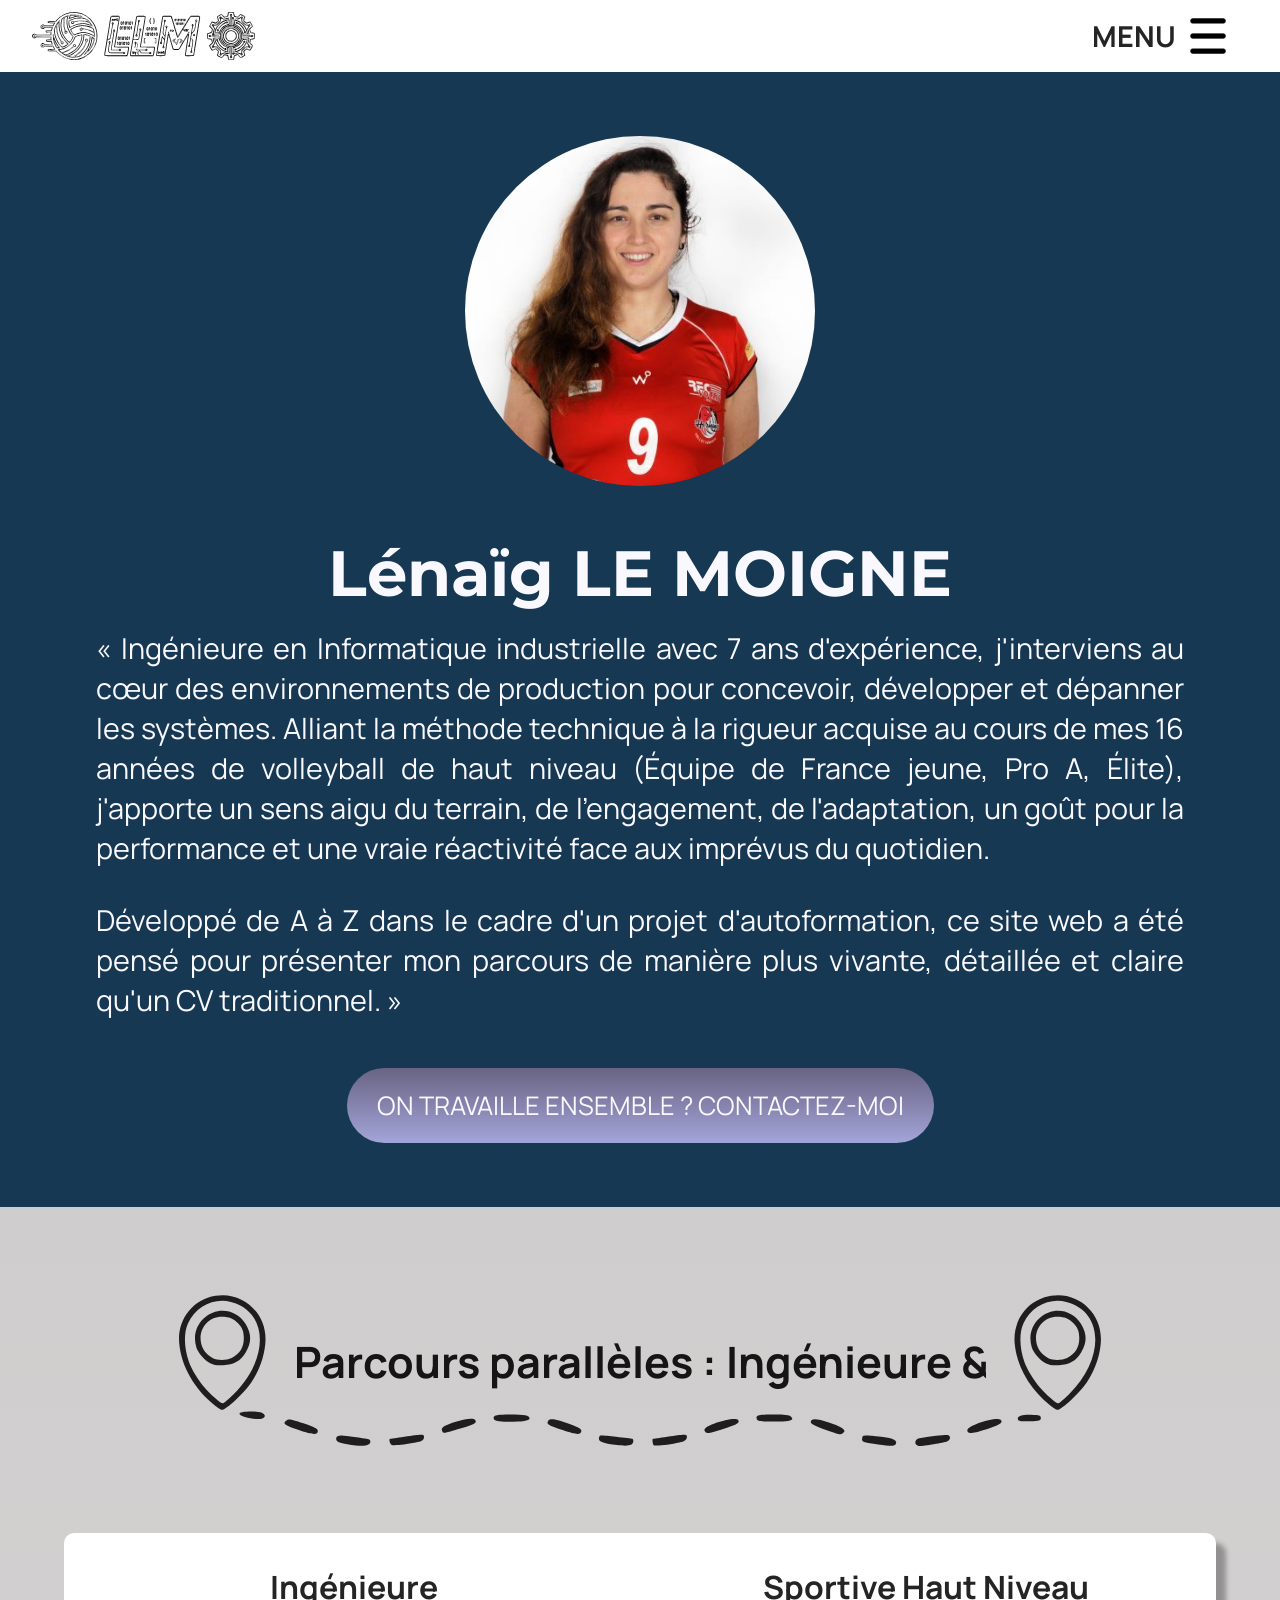
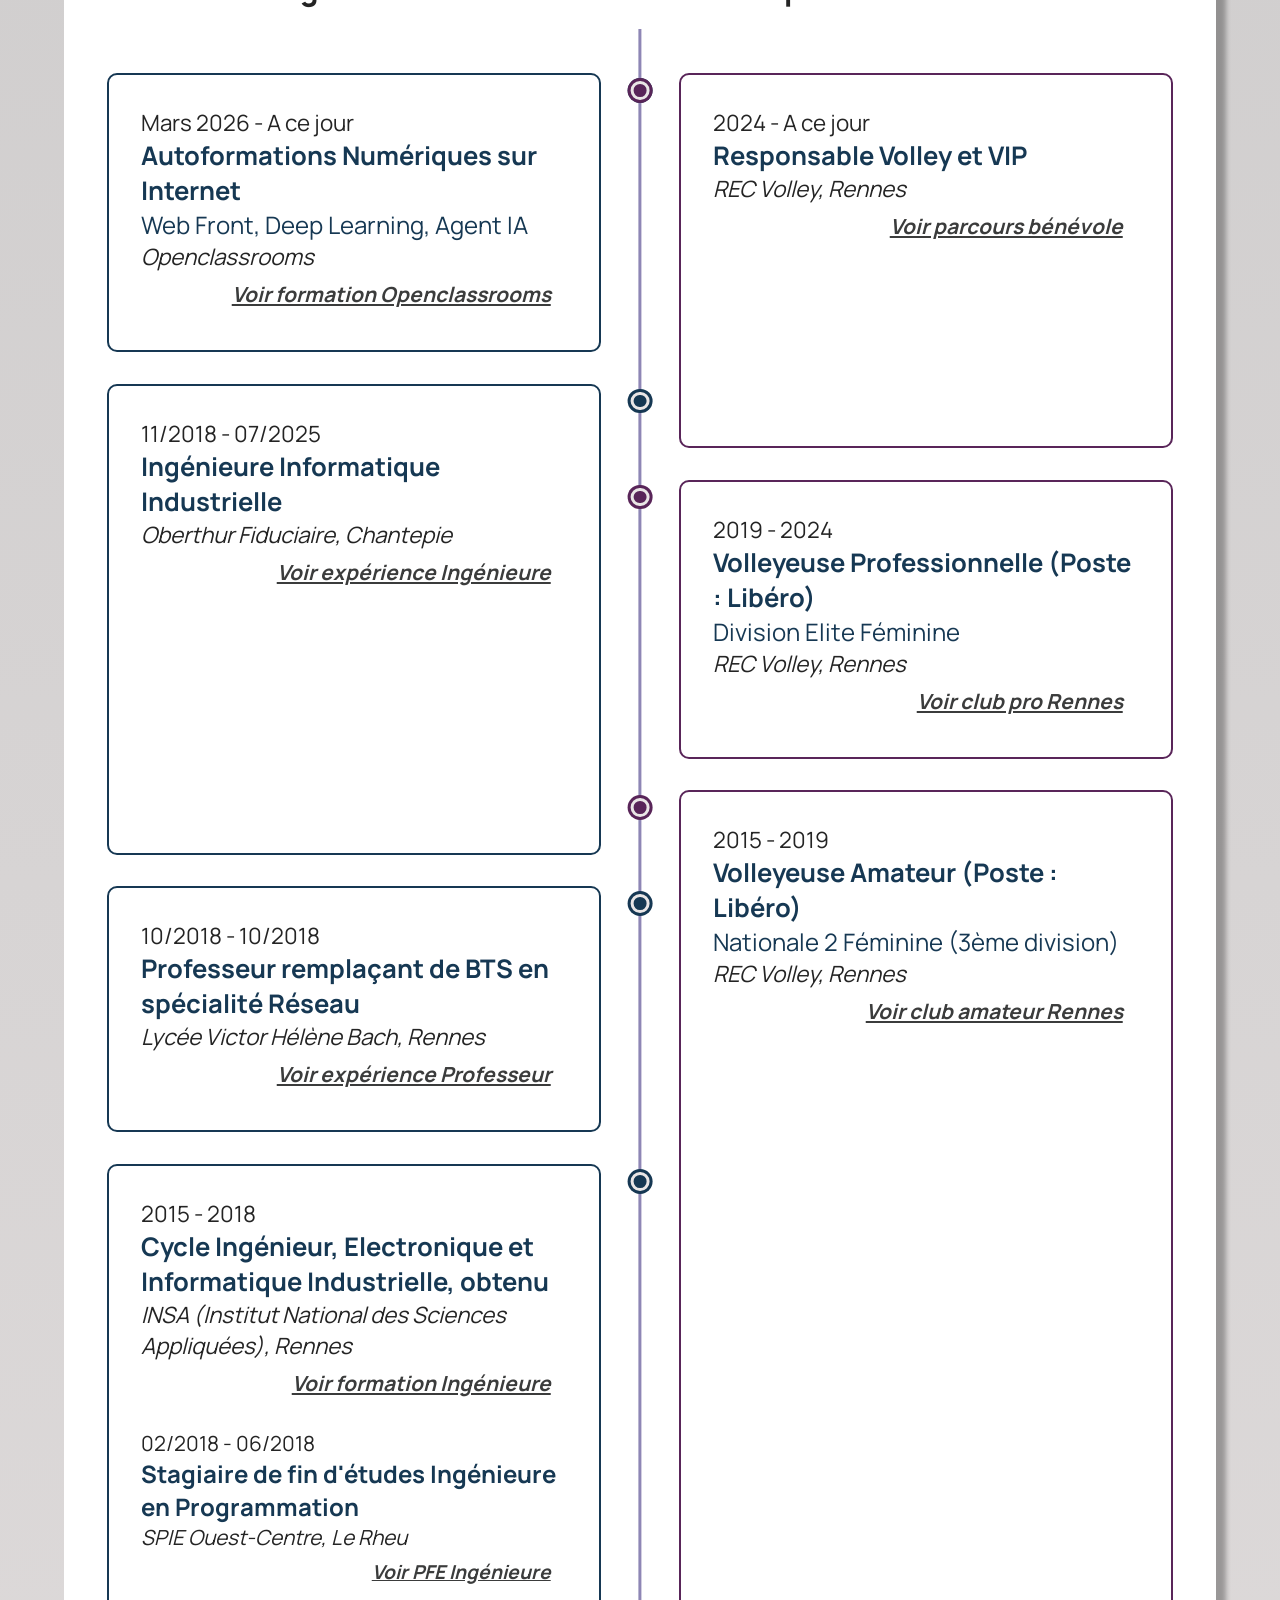
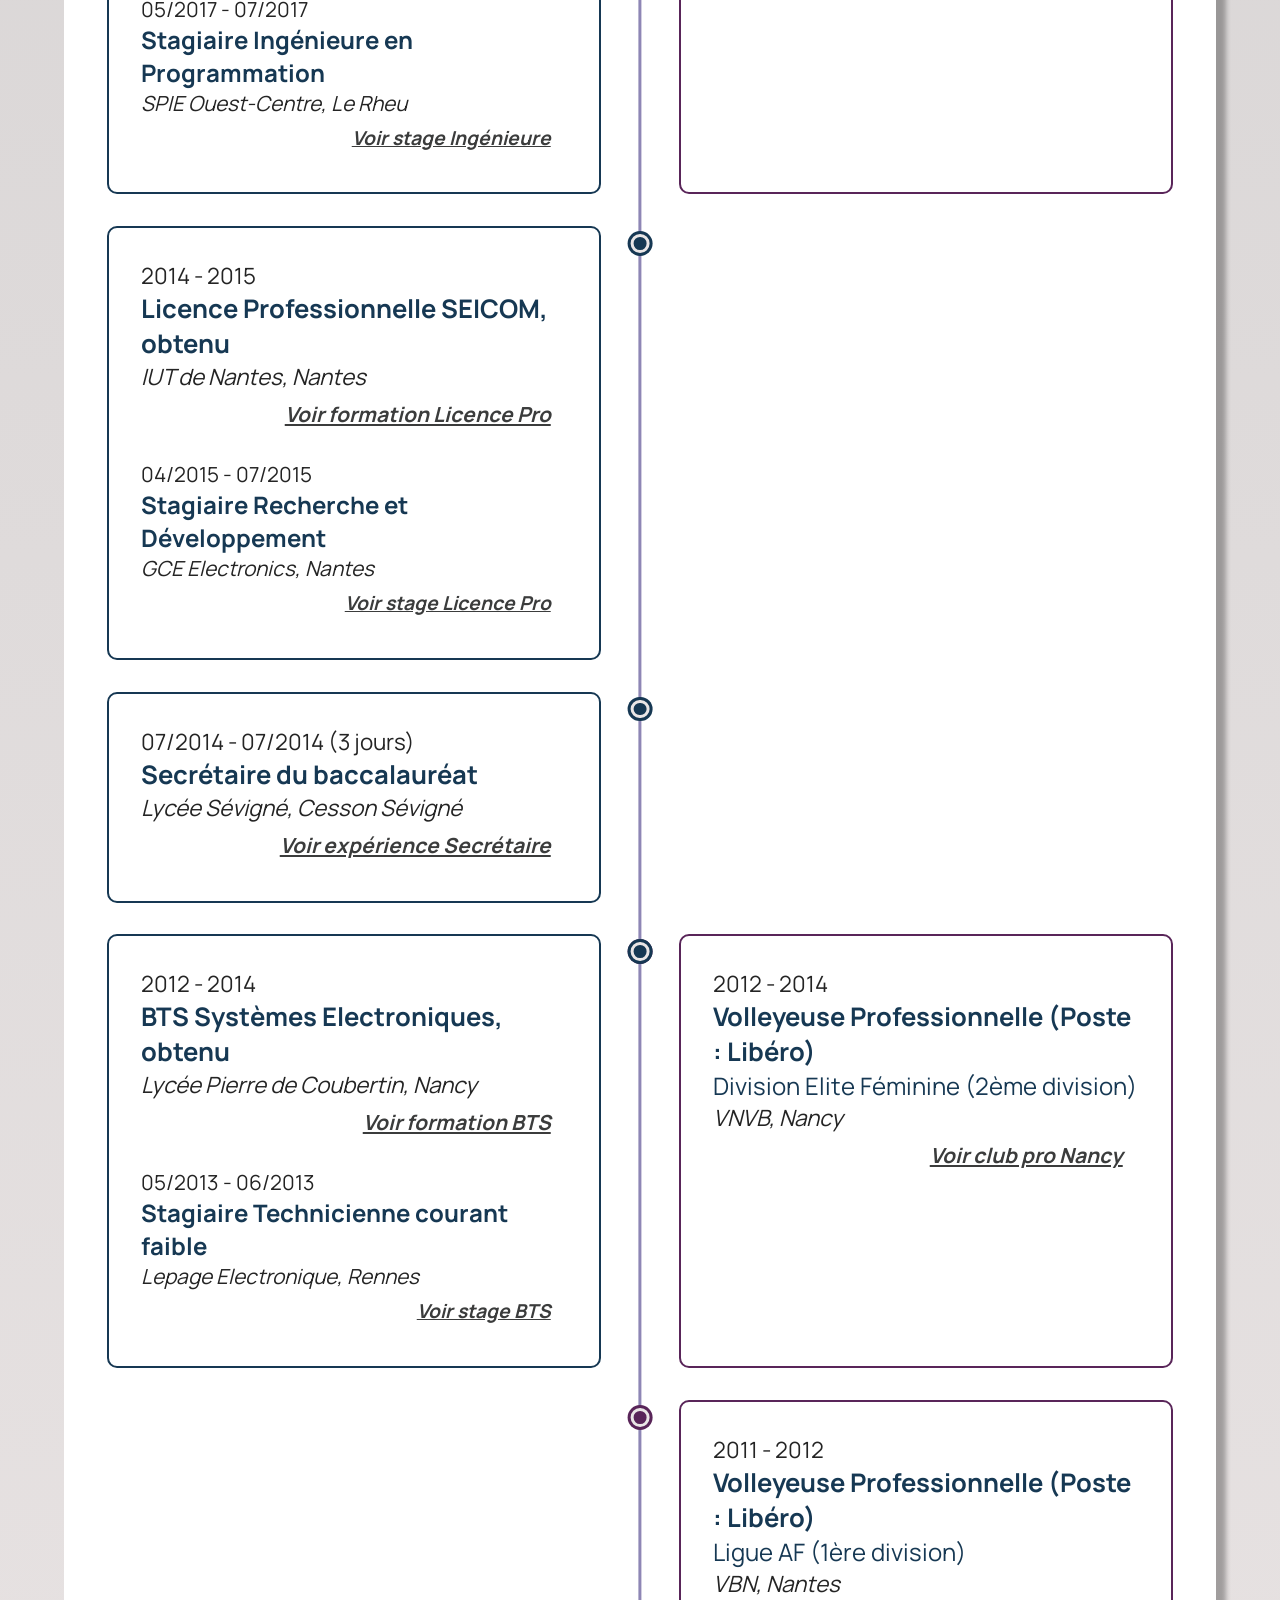
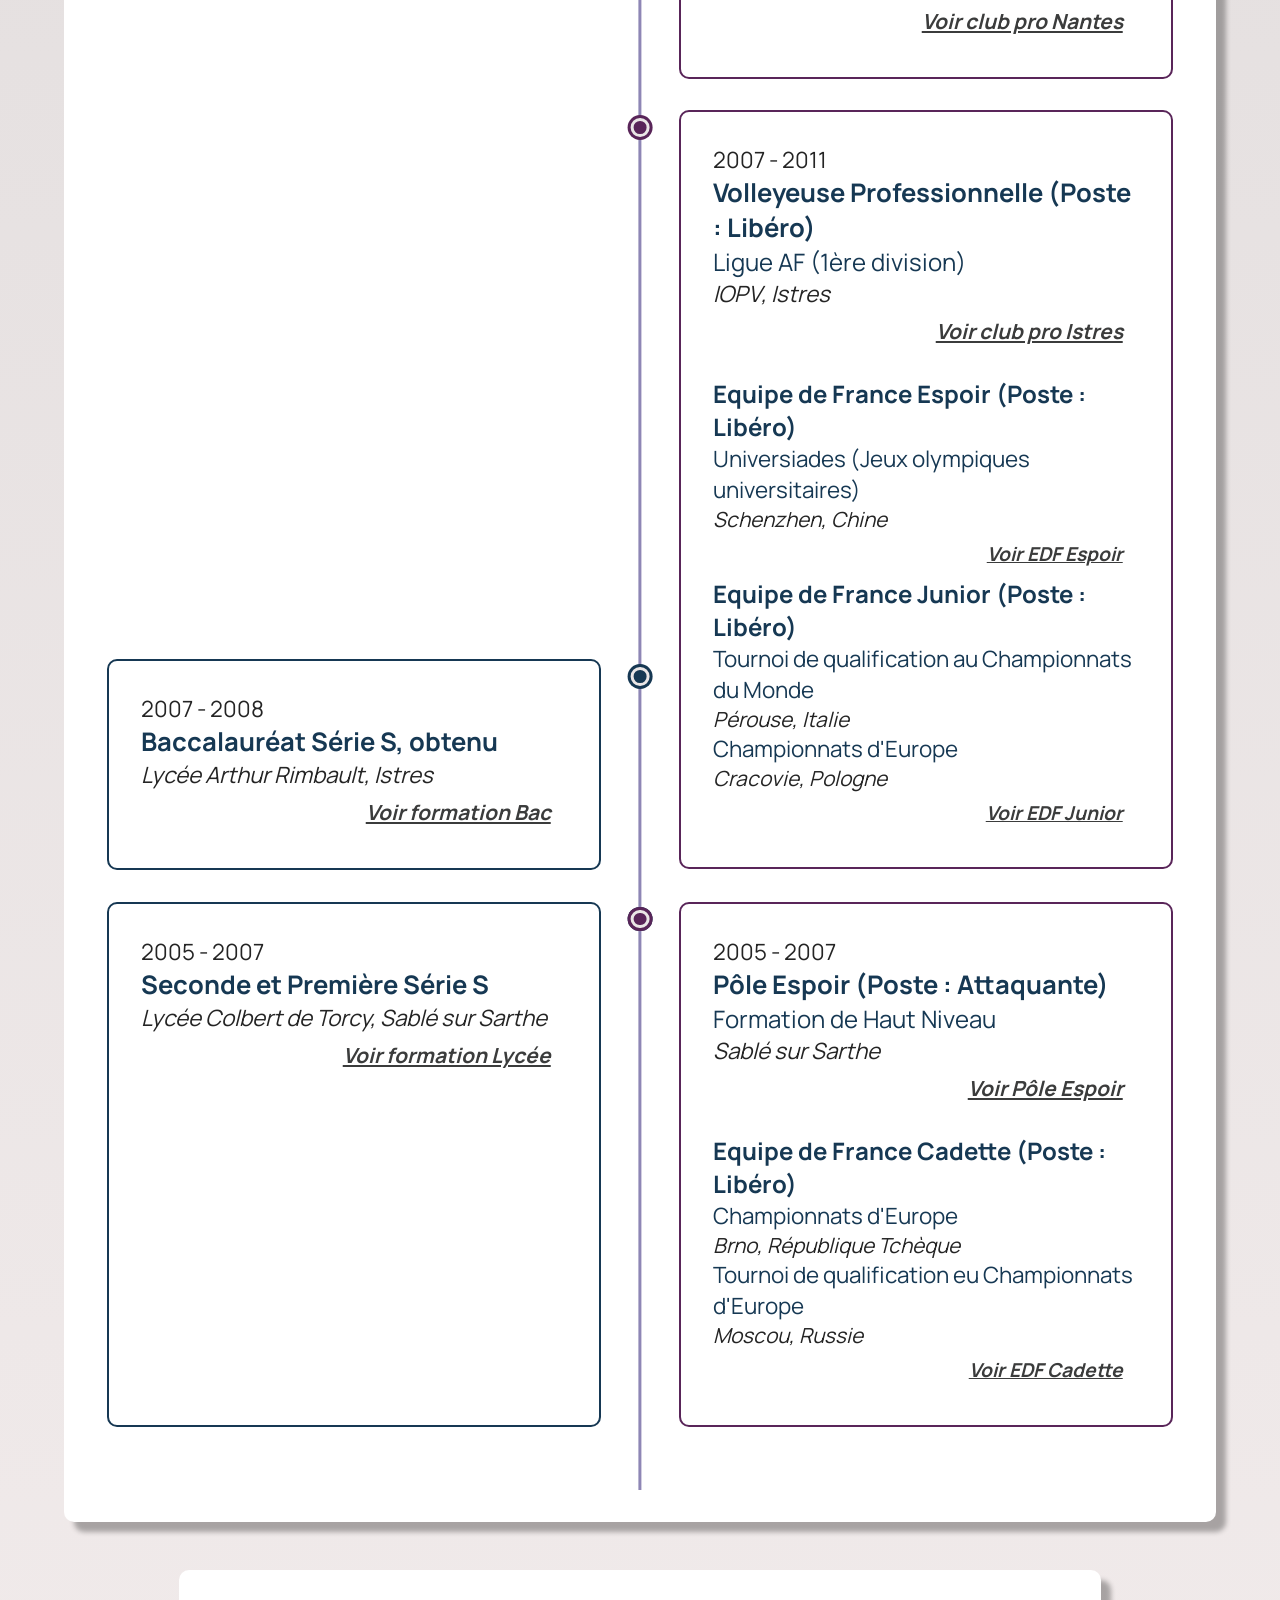
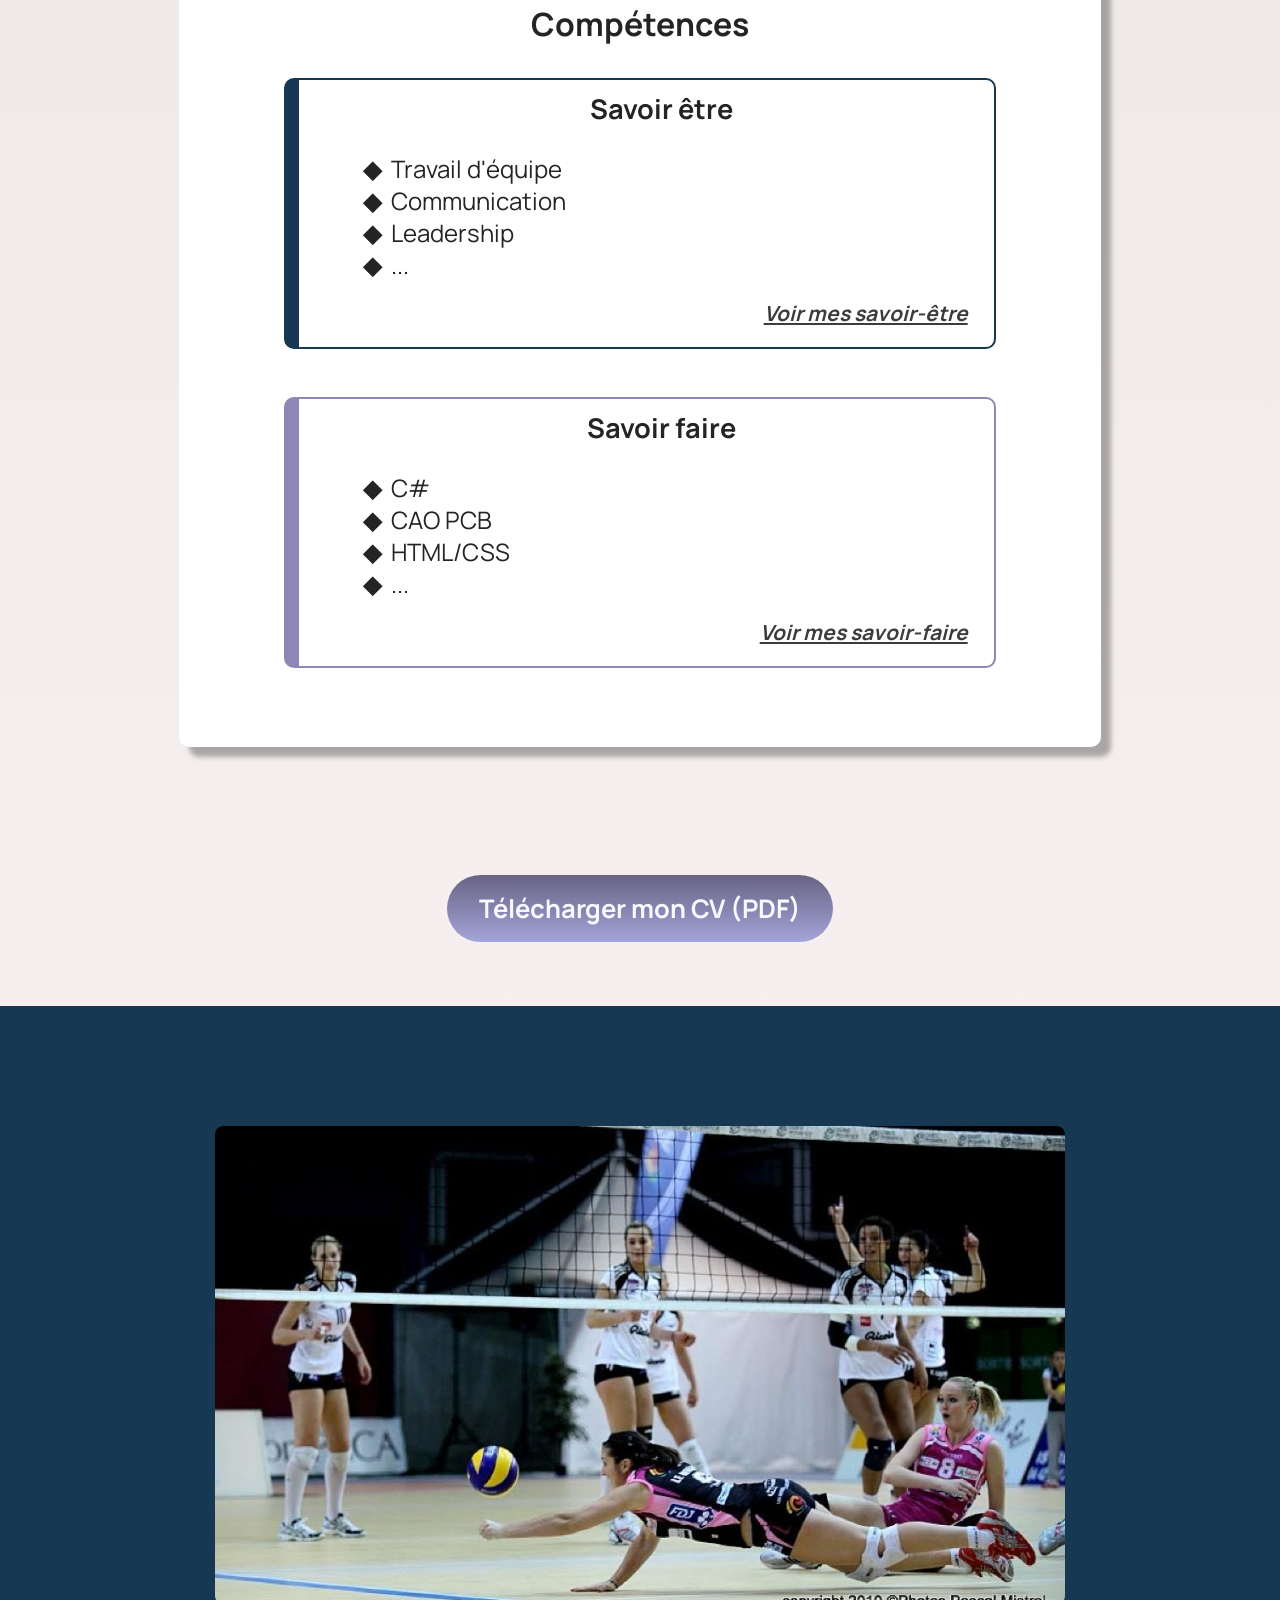
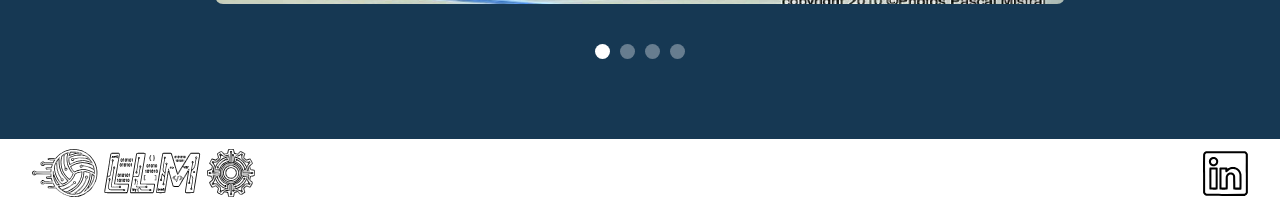
==== index.html @ b2675197 "affichage width pixels" ====
<!DOCTYPE html>
<html lang="fr">

<head>
    <meta charset="utf-8">
    <meta name="viewport" content="width=device-width, initial-scale=1.0">
    <meta name="description"
        content="Découvrez le parcours professionnel parralèle d'une Ingénieure en Informatique Industrielle et ancienne sportive de haut niveau.">
    <title>Accueil - CV Lénaïg LE MOIGNE</title>
    <link href="style.css" rel="stylesheet">
    <link rel="preconnect" href="https://fonts.googleapis.com">
    <link rel="preconnect" href="https://fonts.gstatic.com" crossorigin>
    <link href="https://fonts.googleapis.com/css2?family=Manrope&family=Montserrat&display=swap" rel="stylesheet">
</head>

<body>
    <header>
        <nav>
            <a href="index.html" class="lien-icone">
                <img src="images/logo-llm.svg" alt="Logo Lénaïg LE MOIGNE" class="logo-llm">
            </a>

            <div class="burger-menu" role="button" aria-label="Menu" aria-expanded="false" aria-controls="menu-mobile"
                tabindex="0">
                <span class="menu-text">MENU</span>
                <img src="images/burger-logo.png" alt="" class="burger-icon">
            </div>

            <div class="menu" id="menu-mobile">
                <a href="index.html" class="active">Accueil</a>
                <a href="competences.html">Compétences</a>
                <a href="experience-professionnelle.html">Expérience professionnelle</a>
                <a href="athlete-haut-niveau.html">Athlète de haut niveau</a>
                <a href="engagement-associatif.html">Engagement associatif</a>
                <a href="formation.html">Formation</a>
                <a href="interets.html">Intérêts</a>
                <a href="contact.html">Contact</a>
            </div>
        </nav>
    </header>

    <main>
        <section class="introduction">
            <div>
                <h1>Lénaïg LE MOIGNE</h1>
                <p>
                    « Ingénieure en Informatique industrielle avec 7 ans d'expérience, j'interviens au cœur des
                    environnements de production pour concevoir, développer et dépanner les systèmes. Alliant la méthode
                    technique à la rigueur acquise au cours de mes 16 années de volleyball de haut niveau (Équipe de
                    France jeune, Pro A, Élite), j'apporte un sens aigu du terrain, de l'engagement, de l'adaptation, un
                    goût pour la performance et une vraie réactivité face aux imprévus du quotidien.
                </p>
                <p>
                    Développé de A à Z dans le cadre d'un projet
                    d'autoformation, ce site web a été pensé pour présenter mon parcours de manière plus vivante,
                    détaillée et claire qu'un CV traditionnel. »
                </p>
                <a href="contact.html">ON TRAVAILLE ENSEMBLE ? CONTACTEZ-MOI</a>
            </div>

            <img src="images/lenaig-600px.jpg" width="600" height="400" alt="Photo de Lénaïg LE MOIGNE"
                onclick="document.getElementById('modal-groupe').showModal()">
            <dialog id="modal-groupe" onclick="this.close()">
                <img src="images/lenaig.jpeg" alt="Photo de Lénaïg LE MOIGNE">
            </dialog>

        </section>

        <section class="parcours">
            <div class="scroll-container">
                <img src="images/parcours.svg" alt="Image parcours" class="logo-parcours">

                <div class="scroll-text">
                    <h2>Parcours parallèles : Ingénieure & Sportive</h2>
                </div>
            </div>

            <div class="blocks-parcours">

                <div class="cv-chronologie-container">

                    <div class="cv-chronologie">

                        <h3 class="chronologie-inge-titre">Ingénieure</h3>

                        <h3 class="chronologie-volley-titre">Sportive Haut Niveau</h3>

                        <div class="point form-openclassroom"></div>
                        <div class="chronologie form-openclassroom">
                            <time class="date">Mars 2026 - A ce jour</time>
                            <h4 class="poste">Autoformations Numériques sur Internet</h4>
                            <div class="niveau">Web Front, Deep Learning, Agent IA</div>
                            <div class="lieu">Openclassrooms</div>
                            <a href="formation.html#ancre-formation-openclassrooms" class="voir-detail">Voir formation
                                Openclassrooms</a>
                        </div>


                        <div class="point benev"></div>
                        <div class="chronologie benev">
                            <time class="date">2024 - A ce jour</time>
                            <h4 class="poste">Responsable Volley et VIP</h4>
                            <div class="lieu">REC Volley, Rennes</div>
                            <a href="engagement-associatif.html#ancre-benevolat" class="voir-detail">Voir parcours
                                bénévole</a>
                        </div>

                        <div class="point exp-pro-inge-oberthur"></div>
                        <div class="chronologie exp-pro-inge-oberthur">
                            <time class="date">11/2018 - 07/2025</time>
                            <h4 class="poste">Ingénieure Informatique Industrielle</h4>
                            <div class="lieu">Oberthur Fiduciaire, Chantepie</div>
                            <a href="experience-professionnelle.html#ancre-exp-pro-inge-oberthur"
                                class="voir-detail">Voir expérience Ingénieure</a>
                        </div>

                        <div class="point athl-pro-elite-rennes"></div>
                        <div class="chronologie athl-pro-elite-rennes">
                            <time class="date">2019 - 2024</time>
                            <h4 class="poste">Volleyeuse Professionnelle (Poste : Libéro)</h4>
                            <div class="niveau">Division Elite Féminine</div>
                            <div class="lieu">REC Volley, Rennes</div>
                            <a href="athlete-haut-niveau.html#ancre-athl-pro-elite-rennes" class="voir-detail">Voir
                                club pro Rennes</a>
                        </div>

                        <div class="point exp-pro-prof"></div>
                        <div class="chronologie exp-pro-prof">
                            <time class="date">10/2018 - 10/2018</time>
                            <h4 class="poste">Professeur remplaçant de BTS en spécialité Réseau</h4>
                            <div class="lieu">Lycée Victor Hélène Bach, Rennes</div>
                            <a href="experience-professionnelle.html#ancre-exp-pro-prof" class="voir-detail">Voir
                                expérience Professeur</a>
                        </div>

                        <div class="point athl-pro-n2-rennes"></div>
                        <div class="chronologie athl-pro-n2-rennes">
                            <time class="date">2015 - 2019</time>
                            <h4 class="poste">Volleyeuse Amateur (Poste : Libéro)</h4>
                            <div class="niveau">Nationale 2 Féminine (3ème division)</div>
                            <div class="lieu">REC Volley, Rennes</div>
                            <a href="athlete-haut-niveau.html#ancre-athl-pro-n2-rennes" class="voir-detail">Voir
                                club amateur Rennes</a>
                        </div>

                        <div class="point form-inge"></div>
                        <div class="chronologie form-inge">
                            <time class="date">2015 - 2018</time>
                            <h4 class="poste">Cycle Ingénieur, Electronique et Informatique Industrielle, obtenu
                            </h4>
                            <div class="lieu">INSA (Institut National des Sciences Appliquées), Rennes</div>
                            <a href="formation.html#ancre-formation-inge" class="voir-detail">Voir formation
                                Ingénieure</a>
                            <div class="stage">
                                <time class="date">02/2018 - 06/2018</time>
                                <h4 class="poste">Stagiaire de fin d'études Ingénieure en Programmation</h4>
                                <div class="lieu">SPIE Ouest-Centre, Le Rheu</div>
                                <a href="experience-professionnelle.html#ancre-stage-inge-2" class="voir-detail">Voir
                                    PFE Ingénieure</a>
                                <time class="date">05/2017 - 07/2017</time>
                                <h4 class="poste">Stagiaire Ingénieure en Programmation</h4>
                                <div class="lieu">SPIE Ouest-Centre, Le Rheu</div>
                                <a href="experience-professionnelle.html#ancre-stage-inge-1" class="voir-detail">Voir
                                    stage Ingénieure</a>
                            </div>
                        </div>

                        <div class="point form-licence"></div>
                        <div class="chronologie form-licence">
                            <time class="date">2014 - 2015</time>
                            <h4 class="poste">Licence Professionnelle SEICOM, obtenu</h4>
                            <div class="lieu">IUT de Nantes, Nantes</div>
                            <a href="formation.html#ancre-formation-licence" class="voir-detail">Voir formation
                                Licence Pro</a>
                            <div class="stage">
                                <time class="date">04/2015 - 07/2015</time>
                                <h4 class="poste">Stagiaire Recherche et Développement</h4>
                                <div class="lieu">GCE Electronics, Nantes</div>
                                <a href="experience-professionnelle.html#ancre-stage-licence" class="voir-detail">Voir
                                    stage Licence Pro</a>
                            </div>
                        </div>

                        <div class="point exp-pro-secr"></div>
                        <div class="chronologie exp-pro-secr">
                            <time class="date">07/2014 - 07/2014 (3 jours)</time>
                            <h4 class="poste">Secrétaire du baccalauréat</h4>
                            <div class="lieu">Lycée Sévigné, Cesson Sévigné</div>
                            <a href="experience-professionnelle.html#ancre-exp-pro-secr" class="voir-detail">Voir
                                expérience Secrétaire</a>
                        </div>

                        <div class="point athl-pro-nancy"></div>
                        <div class="chronologie athl-pro-nancy">
                            <time class="date">2012 - 2014</time>
                            <h4 class="poste">Volleyeuse Professionnelle (Poste : Libéro)</h4>
                            <div class="niveau">Division Elite Féminine (2ème division)</div>
                            <div class="lieu">VNVB, Nancy</div>
                            <a href="athlete-haut-niveau.html#ancre-athl-pro-nancy" class="voir-detail">Voir
                                club pro Nancy</a>
                        </div>

                        <div class="point form-bts"></div>
                        <div class="chronologie form-bts">
                            <time class="date">2012 - 2014</time>
                            <h4 class="poste">BTS Systèmes Electroniques, obtenu</h4>
                            <div class="lieu">Lycée Pierre de Coubertin, Nancy</div>
                            <a href="formation.html#ancre-formation-bts" class="voir-detail">Voir formation BTS</a>
                            <div class="stage">
                                <time class="date">05/2013 - 06/2013</time>
                                <h4 class="poste">Stagiaire Technicienne courant faible</h4>
                                <div class="lieu">Lepage Electronique, Rennes</div>
                                <a href="experience-professionnelle.html#ancre-stage-bts" class="voir-detail">Voir stage
                                    BTS</a>
                            </div>
                        </div>

                        <div class="point athl-pro-nantes"></div>
                        <div class="chronologie athl-pro-nantes">
                            <time class="date">2011 - 2012</time>
                            <h4 class="poste">Volleyeuse Professionnelle (Poste : Libéro)</h4>
                            <div class="niveau">Ligue AF (1ère division)</div>
                            <div class="lieu">VBN, Nantes</div>
                            <a href="athlete-haut-niveau.html#ancre-athl-pro-nantes" class="voir-detail">Voir
                                club pro Nantes</a>
                        </div>

                        <div class="point athl-pro-istres"></div>
                        <div class="chronologie athl-pro-istres">
                            <time class="date">2007 - 2011</time>
                            <h4 class="poste">Volleyeuse Professionnelle (Poste : Libéro)</h4>
                            <div class="niveau">Ligue AF (1ère division)</div>
                            <div class="lieu">IOPV, Istres</div>
                            <a href="athlete-haut-niveau.html#ancre-athl-pro-istres" class="voir-detail">Voir
                                club pro Istres</a>
                            <div class="edf">
                                <h4 class="poste">Equipe de France Espoir (Poste : Libéro)</h4>
                                <div class="niveau">Universiades (Jeux olympiques universitaires)</div>
                                <div class="lieu">Schenzhen, Chine</div>
                                <a href="athlete-haut-niveau.html#ancre-athl-edf-espoir" class="voir-detail">Voir
                                    EDF Espoir</a>
                                <h4 class="poste">Equipe de France Junior (Poste : Libéro)</h4>
                                <div class="niveau">Tournoi de qualification au Championnats du Monde</div>
                                <div class="lieu">Pérouse, Italie</div>
                                <div class="niveau">Championnats d'Europe</div>
                                <div class="lieu">Cracovie, Pologne</div>
                                <a href="athlete-haut-niveau.html#ancre-athl-edf-junior" class="voir-detail">Voir
                                    EDF Junior</a>
                            </div>
                        </div>

                        <div class="point form-bac"></div>
                        <div class="chronologie form-bac">
                            <time class="date">2007 - 2008</time>
                            <h4 class="poste">Baccalauréat Série S, obtenu</h4>
                            <div class="lieu">Lycée Arthur Rimbault, Istres</div>
                            <a href="formation.html#ancre-formation-bac" class="voir-detail">Voir formation Bac</a>
                        </div>

                        <div class="point form-lycee"></div>
                        <div class="chronologie form-lycee">
                            <time class="date">2005 - 2007</time>
                            <h4 class="poste">Seconde et Première Série S</h4>
                            <div class="lieu">Lycée Colbert de Torcy, Sablé sur Sarthe</div>
                            <a href="formation.html#ancre-formation-lycee" class="voir-detail">Voir formation Lycée</a>
                        </div>

                        <div class="point athl-pro-sable"></div>
                        <div class="chronologie athl-pro-sable">
                            <time class="date">2005 - 2007</time>
                            <h4 class="poste">Pôle Espoir (Poste : Attaquante)</h4>
                            <div class="niveau">Formation de Haut Niveau</div>
                            <div class="lieu">Sablé sur Sarthe</div>
                            <a href="athlete-haut-niveau.html#ancre-athl-pro-sable" class="voir-detail">Voir
                                Pôle Espoir</a>
                            <div class="edf">
                                <h4 class="poste">Equipe de France Cadette (Poste : Libéro)</h4>
                                <div class="niveau">Championnats d'Europe</div>
                                <div class="lieu">Brno, République Tchèque</div>
                                <div class="niveau">Tournoi de qualification eu Championnats d'Europe</div>
                                <div class="lieu">Moscou, Russie</div>
                                <a href="athlete-haut-niveau.html#ancre-athl-edf-cadette" class="voir-detail">Voir
                                    EDF Cadette</a>
                            </div>
                        </div>
                    </div>
                </div>

                <div class="liste-item">
                    <h3>Compétences</h3>
                    <div class="liste-savoir">
                        <div class="savoir savoir-etre">
                            <h4>Savoir être</h4>
                            <ul class="savoir  no-hover">
                                <li>Travail d'équipe</li>
                                <li>Communication</li>
                                <li>Leadership</li>
                                <li>...</li>
                            </ul>
                            <a href="competences.html#ancre-savoir-etre" class="voir-detail">Voir
                                mes savoir-être</a>
                        </div>
                        <div class="savoir savoir-faire">
                            <h4>Savoir faire</h4>
                            <ul class="savoir  no-hover">
                                <li>C#</li>
                                <li>CAO PCB</li>
                                <li>HTML/CSS</li>
                                <li>...</li>
                            </ul>
                            <a href="competences.html#ancre-savoir-faire" class="voir-detail">Voir
                                mes savoir-faire</a>
                        </div>
                    </div>

                </div>

                <a href="documents/mon-cv.pdf" download="CV_Lenaig_LE_MOIGNE.pdf" class="btn-telechargement">
                    Télécharger mon CV (PDF)
                </a>

        </section>

        <section>

            <div class="slider">

                <div class="slides" id="slides">

                    <img src="images/plongeon.jpeg" class="slide" alt="Photo plongeon de volley">
                    <img src="images/reception.jpeg" class="slide" alt="Photo réception de volley">
                    <img src="images/groupe.jpeg" class="slide" alt="Photo regroupement point">
                    <img src="images/edf-hymnes.jpeg" class="slide" alt="Photo hymnes nationales">
                    <img src="images/plongeon.jpeg" class="slide" alt="Photo plongeon de volley">


                    <!-- Clone -->
                    <img src="images/plongeon.jpeg" class="slide" alt="Photo plongeon de volley">

                </div>

            </div>

            <div class="dots">

                <span class="dot active"></span>
                <span class="dot"></span>
                <span class="dot"></span>
                <span class="dot"></span>

            </div>
        </section>

    </main>

    <footer>
        <a href="index.html" class="lien-icone">
            <img src="images/logo-llm.svg" alt="Logo Lénaïg LE MOIGNE" class="logo-llm">
        </a>
        <a href="https://fr.linkedin.com/in/lénaïg-le-moigne" target="_blank" class="lien-icone">
            <img src="images/logo-linkedin.svg" alt="Logo LinkedIn" class="logo-linkedin">
        </a>
    </footer>

    <script>
        const burger = document.querySelector('.burger-menu');
        const menuMobile = document.getElementById('menu-mobile');

        // Fonction unique pour basculer le menu
        function toggleMenu() {
            const estOuvert = burger.getAttribute('aria-expanded') === 'true';
            burger.setAttribute('aria-expanded', !estOuvert);
            menuMobile.classList.toggle('active');

            // Si le menu vient d'être ouvert, on déplace le focus sur le 1er lien
            if (!estOuvert) {
                // Trouve le premier lien à l'intérieur du menu ouvert
                const premierLien = menuMobile.querySelector('a');
                if (premierLien) {
                    // Petit délai (setTimeout) pour laisser le temps à la classe active d'être appliquée
                    setTimeout(() => {
                        premierLien.focus();
                    }, 100);
                }
            }
        }

        // Gestion du clic
        burger.addEventListener('click', (e) => {
            e.stopPropagation();
            toggleMenu();
        });

        // Gestion du clavier (Entrée et Espace)
        burger.addEventListener('keydown', (e) => {
            if (e.key === 'Enter' || e.key === ' ') {
                e.preventDefault();
                toggleMenu();
            }
        });

        // Fermeture au clic extérieur
        document.addEventListener('click', (e) => {
            if (!burger.contains(e.target) && menuMobile.classList.contains('active')) {
                menuMobile.classList.remove('active');
                burger.setAttribute('aria-expanded', 'false');
            }
        });
    </script>

    <script>
        const slides = document.getElementById("slides");
        const dots = document.querySelectorAll(".dot");
        const slider = document.querySelector(".slider");
        const nbImages = 4;
        // Paramètres
        const displayDuration = 4;      // secondes
        const transitionDuration = 0.5; // secondes
        let index = 0;

        function updateDots() {
            dots.forEach(dot => dot.classList.remove("active"));
            dots[index % nbImages].classList.add("active");
        }

        function nextSlide() {
            index++;
            const largeur = slider.offsetWidth;
            slides.style.transition = `transform ${transitionDuration}s ease`;
            slides.style.transform = `translateX(-${index * largeur}px)`;
            updateDots();
        }

        setInterval(nextSlide, (displayDuration + transitionDuration) * 1000);

        slides.addEventListener("transitionend", () => {
            if (index === nbImages) {
                slides.style.transition = "none";
                index = 0;
                slides.style.transform = "translateX(0px)";
                updateDots();
                requestAnimationFrame(() => {
                    requestAnimationFrame(() => {
                        slides.style.transition = `transform ${transitionDuration}s ease`;
                    });
                });
            }
        });
    </script>

</body>

</html>
---- style.css ----
:root {
    --couleur-fond-header-footer: #ffffff;
    --couleur-fond-section-1: #163853;
    --couleur-fond-section-2-depart: #cfcdcd;
    --couleur-fond-section-2-arrivee: #f6efef;
    --couleur-fond-timeline: #eae6e6;
    --couleur-texte-clair: #f9f8ff;
    --couleur-texte-sombre: #242424;
    --couleur-fond-block: #ffffff;
    --couleur-degrade-cta-depart: #696484;
    --couleur-degrade-cta-arrivee: #a3a4d9;
    --couleur-degrade-cta-hover-depart: #a29ace;
    --couleur-degrade-cta-hover-arrivee: #b6b9f9;
    --couleur-timeline: #8e86b5;
    --espacement-global: 0.625rem 2rem;
    --gap-menu: 1.25rem;
    --gap-grid: 3rem;
    --gap-texte: 1.5rem;
    --rayon-bordure-standard: 0.625rem;
    --padding-cta: 1.25rem 1.875rem;
    --padding-section: 5rem 0;
    --padding-grid: 2rem;
    --padding-block: 0.625rem;
    --colonne-gauche-grid-largeur: 2rem;
    --width-intro: 80%;
    --hauteur-header: 4.5rem;
    --hauteur-barre-active: 0.3125rem;
    --cercle-taille: 0.8rem;
    --epaisseur-trait: 0.2rem;
    --top-trait: 2.2rem;
    --epaisseur-bordure: 2px;
}

* {
    margin: 0;
    box-sizing: border-box;
}

body {
    font-family: 'Manrope', sans-serif;
    font-size: 1rem;
    background-color: var(--couleur-fond-section-1);
    padding-top: var(--hauteur-header);
}

h1 {
    font-size: 3rem;
    color: var(--couleur-texte-clair);
    font-family: 'Montserrat', sans-serif;
}

h2 {
    font-size: 2.5rem;
    color: #151515;
}

h3 {
    font-size: 2rem;
    margin-bottom: 2rem;
}

h4 {
    font-size: 1.5rem;
    margin-bottom: 1rem;
}

h5 {
    font-size: 1rem;
    margin-bottom: 1rem;
}

p {
    font-size: 1.3rem;
    color: var(--couleur-texte-clair);
}

a {
    color: var(--couleur-texte-sombre);
    text-decoration: none;
    font-size: 1.1rem;
}

a:hover {
    text-decoration: underline;
}

div {
    font-size: 1.3rem;
    color: var(--couleur-texte-sombre);
}

li {
    font-size: 1.3rem;
}

header,
footer {
    background-color: var(--couleur-fond-header-footer);
    padding: var(--espacement-global);
    display: flex;
    align-items: center;
    justify-content: space-between;
    width: 100%;
}

header {
    position: fixed;
    top: 0;
    left: 0;
    height: var(--hauteur-header);
    z-index: 2000;
}

nav {
    display: flex;
    align-items: center;
    justify-content: space-between;
    width: 100%;
}

.burger-menu {
    display: none;
}

.menu {
    display: flex;
    align-items: center;
    gap: var(--gap-menu);
}

.menu a {
    font-weight: bold;
    font-size: 1.2rem;
    padding-bottom: var(--hauteur-barre-active);
    border-bottom: var(--hauteur-barre-active) solid transparent;
}

.menu a.active {
    border-bottom: var(--hauteur-barre-active) solid var(--couleur-timeline);
}

main {
    min-height: calc(100vh - var(--hauteur-header));
    display: flex;
    flex-direction: column;
}

section:last-child {
    flex-grow: 1;
}

section {
    padding: var(--padding-section);
}

.logo-llm {
    height: 3rem;
    width: auto;
    display: block;
}

.logo-linkedin {
    height: 2.8rem;
    width: auto;
    display: block;
}

.lien-icone {
    display: inline-flex;
    align-items: center;
    justify-content: center;

}

.introduction {
    display: grid;
    grid-template-columns: 1fr 1fr;
    width: var(--width-intro);
    margin: auto;
    gap: var(--gap-grid);
}

.introduction div {
    padding-right: 5rem;
    grid-column: 1/3;
    width: 100%;
}

.introduction h1 {
    margin-bottom: 1rem;
}

.introduction p {
    margin-bottom: 2rem;
    text-align: justify;
    -webkit-hyphens: auto;
    hyphens: auto;
    text-justify: inter-word;
    word-break: break-word;
    overflow-wrap: break-word;
    font-size: 1.5rem;
}

.introduction a {
    display: block;
    width: fit-content;
    margin: 0 auto;
    background: linear-gradient(var(--couleur-degrade-cta-depart), var(--couleur-degrade-cta-arrivee));
    color: var(--couleur-texte-clair);
    border-radius: 3.125rem;
    padding: var(--padding-cta);
    text-align: center;
}

.introduction a:hover {
    background: linear-gradient(var(--couleur-degrade-cta-hover-depart), var(--couleur-degrade-cta-hover-arrivee));
    text-decoration: none;
}

.introduction a:hover,
.introduction a:focus-visible {
    background: linear-gradient(var(--couleur-degrade-cta-hover-depart), var(--couleur-degrade-cta-hover-arrivee));
    text-decoration: none;
    transform: translateY(-2px) scale(1.02);
    box-shadow: 0 0.5rem 1.25rem rgba(0, 0, 0, 0.18);
}

.introduction img {
    grid-column: 3/4;
    display: block;
    margin: 0 auto;
    align-self: center;
    width: 350px;
    height: 350px;
    border-radius: 50%;
    object-fit: cover;
    object-position: center;
}

.titre h1 {
    width: var(--width-intro);
    margin: auto;
}

.parcours {
    display: grid;
    background: linear-gradient(var(--couleur-fond-section-2-depart), var(--couleur-fond-section-2-arrivee));
    padding: 4rem;
    align-content: start;
    justify-self: center;
}

.parcours h2 {
    text-align: center;
    margin-bottom: 5rem;
}

.blocks-parcours {
    display: grid;
    width: 100%;
    grid-template-columns: 1fr;
    grid-template-rows: auto auto auto;
    gap: var(--gap-grid);
    text-align: center;
    position: relative;
}

.blocks-parcours>div {
    position: relative;
    padding: var(--padding-grid);
    background: var(--couleur-fond-block);
    color: #242424;
    border-radius: var(--rayon-bordure-standard);
}

.blocks-parcours p {
    color: var(--couleur-texte-sombre);
    text-align: justify;
    font-weight: bold;
    gap: 4rem;
}

.scroll-container {
    display: grid;
    grid-template-columns: 1fr;
    grid-template-rows: 1fr;
    width: 100%;
    margin: auto;
    overflow: hidden;
    padding-bottom: 5rem;
}

.logo-parcours {
    display: block;
    grid-column: 1;
    grid-row: 1;
    justify-self: center;
    align-self: center;
    width: 50%;
    height: auto;
    opacity: 0.85;
}

.scroll-text {
    grid-column: 1;
    grid-row: 1;
    display: flex;
    width: 38%;
    height: auto;
    margin: auto;
    overflow: hidden;
    z-index: 2;
}

.scroll-text h2 {
    margin: 0 auto;
    white-space: nowrap;
    animation: marquee 8s linear infinite;
}

@keyframes marquee {
    0% {
        transform: translateX(100%);
    }

    100% {
        transform: translateX(-100%);
    }
}

.cv-chronologie-container {
    position: relative;
    grid-row: 1;
    background-color: white;
    z-index: 1;
}

.cv-chronologie {
    display: grid;
    grid-template-columns: 1fr var(--cercle-taille) 1fr;
    grid-template-rows: repeat(20, auto);
    row-gap: 2rem;
    position: relative;
}

.point::before {
    content: '';
    grid-column: 2;
    position: absolute;
    left: 50%;
    transform: translateX(-50%);
    top: 0.5rem;
    width: var(--cercle-taille);
    height: var(--cercle-taille);
    background-color: var(--couleur-timeline);
    border-radius: 50%;
    border: var(--epaisseur-trait) solid var(--couleur-fond-timeline);
    box-shadow: 0 0 0 2px var(--couleur-timeline);
    box-sizing: content-box;
    z-index: 3;
    grid-column: auto !important;
    justify-self: auto !important;
    transition: transform 0.2s ease;
}

.chronologie {
    position: relative;
    background-color: white;
    z-index: 2;
}

.cv-chronologie-container::after {
    content: '';
    position: absolute;
    left: 50%;
    transform: translateX(calc(var(--epaisseur-trait) / -2));
    top: 6rem;
    bottom: 2rem;
    border-left: var(--epaisseur-trait) solid var(--couleur-timeline);
    z-index: 0;
}

.chronologie[class*="form-"],
.chronologie[class*="exp-pro-"],
.chronologie[class*="stage-"] {
    grid-column: 1;
    justify-self: center;
    align-self: stretch;
    transform-origin: right center;
    width: 90%;
    text-align: left;
    padding: var(--padding-grid);
    border: var(--epaisseur-bordure) solid var(--couleur-fond-section-1);
    border-radius: var(--rayon-bordure-standard);

}

.chronologie.benev,
.chronologie[class*="athl-"] {
    grid-column: 3;
    justify-self: center;
    align-self: stretch;
    transform-origin: left center;
    width: 90%;
    text-align: left;
    padding: var(--padding-grid);
    border: var(--epaisseur-bordure) solid rgb(89, 37, 89);
    border-radius: var(--rayon-bordure-standard);
}

.cv-chronologie:has(.point.form-openclassroom:hover) .chronologie.form-openclassroom,
.cv-chronologie:has(.point.benev:hover) .chronologie.benev,
.cv-chronologie:has(.point.exp-pro-inge-oberthur:hover) .chronologie.exp-pro-inge-oberthur,
.cv-chronologie:has(.point.athl-pro-elite-rennes:hover) .chronologie.athl-pro-elite-rennes,
.cv-chronologie:has(.point.exp-pro-prof:hover) .chronologie.exp-pro-prof,
.cv-chronologie:has(.point.athl-pro-n2-rennes:hover) .chronologie.athl-pro-n2-rennes,
.cv-chronologie:has(.point.stage-inge-2:hover) .chronologie.stage-inge-2,
.cv-chronologie:has(.point.stage-inge-1:hover) .chronologie.stage-inge-1,
.cv-chronologie:has(.point.form-inge:hover) .chronologie.form-inge,
.cv-chronologie:has(.point.stage-licence:hover) .chronologie.stage-licence,
.cv-chronologie:has(.point.form-licence:hover) .chronologie.form-licence,
.cv-chronologie:has(.point.exp-pro-secr:hover) .chronologie.exp-pro-secr,
.cv-chronologie:has(.point.athl-pro-nancy:hover) .chronologie.athl-pro-nancy,
.cv-chronologie:has(.point.stage-bts:hover) .chronologie.stage-bts,
.cv-chronologie:has(.point.form-bts:hover) .chronologie.form-bts,
.cv-chronologie:has(.point.athl-pro-nantes:hover) .chronologie.athl-pro-nantes,
.cv-chronologie:has(.point.athl-pro-istres:hover) .chronologie.athl-pro-istres,
.cv-chronologie:has(.point.form-bac:hover) .chronologie.form-bac,
.cv-chronologie:has(.point.form-lycee:hover) .chronologie.form-lycee,
.cv-chronologie:has(.point.athl-edf-espoir:hover) .chronologie.athl-edf-espoir,
.cv-chronologie:has(.point.athl-edf-junior:hover) .chronologie.athl-edf-junior,
.cv-chronologie:has(.point.athl-edf-cadette:hover) .chronologie.athl-edf-cadette,
.cv-chronologie:has(.point.athl-pro-sable:hover) .chronologie.athl-pro-sable {
    background-color: var(--couleur-fond-timeline);
    border-radius: var(--rayon-bordure-standard);
    transform: scale(1.02);
}

.cv-chronologie:has(.point.form-openclassroom:hover) .point.form-openclassroom::before,
.cv-chronologie:has(.point.benev:hover) .point.benev::before,
.cv-chronologie:has(.point.exp-pro-inge-oberthur:hover) .point.exp-pro-inge-oberthur::before,
.cv-chronologie:has(.point.athl-pro-elite-rennes:hover) .point.athl-pro-elite-rennes::before,
.cv-chronologie:has(.point.exp-pro-prof:hover) .point.exp-pro-prof::before,
.cv-chronologie:has(.point.athl-pro-n2-rennes:hover) .point.athl-pro-n2-rennes::before,
.cv-chronologie:has(.point.stage-inge-2:hover) .point.stage-inge-2::before,
.cv-chronologie:has(.point.stage-inge-1:hover) .point.stage-inge-1::before,
.cv-chronologie:has(.point.form-inge:hover) .point.form-inge::before,
.cv-chronologie:has(.point.stage-licence:hover) .point.stage-licence::before,
.cv-chronologie:has(.point.form-licence:hover) .point.form-licence::before,
.cv-chronologie:has(.point.exp-pro-secr:hover) .point.exp-pro-secr::before,
.cv-chronologie:has(.point.athl-pro-nancy:hover) .point.athl-pro-nancy::before,
.cv-chronologie:has(.point.stage-bts:hover) .point.stage-bts::before,
.cv-chronologie:has(.point.form-bts:hover) .point.form-bts::before,
.cv-chronologie:has(.point.athl-pro-nantes:hover) .point.athl-pro-nantes::before,
.cv-chronologie:has(.point.athl-pro-istres:hover) .point.athl-pro-istres::before,
.cv-chronologie:has(.point.form-bac:hover) .point.form-bac::before,
.cv-chronologie:has(.point.form-lycee:hover) .point.form-lycee::before,
.cv-chronologie:has(.point.athl-edf-espoir:hover) .point.athl-edf-espoir::before,
.cv-chronologie:has(.point.athl-edf-junior:hover) .point.athl-edf-junior::before,
.cv-chronologie:has(.point.athl-edf-cadette:hover) .point.athl-edf-cadette::before,
.cv-chronologie:has(.point.athl-pro-sable:hover) .point.athl-pro-sable::before,
.cv-chronologie:has(.chronologie.form-openclassroom:hover) .point.form-openclassroom::before,
.cv-chronologie:has(.chronologie.benev:hover) .point.benev::before,
.cv-chronologie:has(.chronologie.exp-pro-inge-oberthur:hover) .point.exp-pro-inge-oberthur::before,
.cv-chronologie:has(.chronologie.athl-pro-elite-rennes:hover) .point.athl-pro-elite-rennes::before,
.cv-chronologie:has(.chronologie.exp-pro-prof:hover) .point.exp-pro-prof::before,
.cv-chronologie:has(.chronologie.athl-pro-n2-rennes:hover) .point.athl-pro-n2-rennes::before,
.cv-chronologie:has(.chronologie.stage-inge-2:hover) .point.stage-inge-2::before,
.cv-chronologie:has(.chronologie.stage-inge-1:hover) .point.stage-inge-1::before,
.cv-chronologie:has(.chronologie.form-inge:hover) .point.form-inge::before,
.cv-chronologie:has(.chronologie.stage-licence:hover) .point.stage-licence::before,
.cv-chronologie:has(.chronologie.form-licence:hover) .point.form-licence::before,
.cv-chronologie:has(.chronologie.exp-pro-secr:hover) .point.exp-pro-secr::before,
.cv-chronologie:has(.chronologie.athl-pro-nancy:hover) .point.athl-pro-nancy::before,
.cv-chronologie:has(.chronologie.stage-bts:hover) .point.stage-bts::before,
.cv-chronologie:has(.chronologie.form-bts:hover) .point.form-bts::before,
.cv-chronologie:has(.chronologie.athl-pro-nantes:hover) .point.athl-pro-nantes::before,
.cv-chronologie:has(.chronologie.athl-pro-istres:hover) .point.athl-pro-istres::before,
.cv-chronologie:has(.chronologie.form-bac:hover) .point.form-bac::before,
.cv-chronologie:has(.chronologie.form-lycee:hover) .point.form-lycee::before,
.cv-chronologie:has(.chronologie.athl-edf-espoir:hover) .point.athl-edf-espoir::before,
.cv-chronologie:has(.chronologie.athl-edf-junior:hover) .point.athl-edf-junior::before,
.cv-chronologie:has(.chronologie.athl-edf-cadette:hover) .point.athl-edf-cadette::before,
.cv-chronologie:has(.chronologie.athl-pro-sable:hover) .point.athl-pro-sable::before {
    transform: translateX(-50%) scale(1.2);
}

.point.benev::before,
.point[class*="athl-"]::before {
    background-color: rgb(89, 37, 89);
    box-shadow: 0 0 0 3px rgb(89, 37, 89);
}

.point[class*="form-"]::before,
.point[class*="exp-pro-"]::before,
.point[class*="stage-"]::before {
    background-color: var(--couleur-fond-section-1);
    box-shadow: 0 0 0 3px var(--couleur-fond-section-1);
}

.chronologie-inge-titre {
    grid-column: 1;
    grid-row: 1;
}

.chronologie-volley-titre {
    grid-column: 3;
    grid-row: 1;
}

.chronologie.form-openclassroom,
.point.form-openclassroom::before {
    grid-row: 2;
}

.chronologie.benev,
.point.benev::before {
    grid-row: 2 / 6;
}

.chronologie.exp-pro-inge-oberthur,
.point.exp-pro-inge-oberthur::before {
    grid-row: 3 / 10;
}

.chronologie.athl-pro-elite-rennes,
.point.athl-pro-elite-rennes::before {
    grid-row: 6;
}

.chronologie.exp-pro-prof,
.point.exp-pro-prof::before {
    grid-row: 10;
}

.chronologie.athl-pro-n2-rennes,
.point.athl-pro-n2-rennes::before {
    grid-row: 7 / 12;
}

.chronologie.form-inge,
.point.form-inge::before {
    grid-row: 11;
}

.chronologie.form-licence,
.point.form-licence::before {
    grid-row: 12;
}

.chronologie.exp-pro-secr,
.point.exp-pro-secr::before {
    grid-row: 13;
}

.chronologie.athl-pro-nancy,
.point.athl-pro-nancy::before {
    grid-row: 14;
}

.chronologie.form-bts,
.point.form-bts::before {
    grid-row: 14;
}

.chronologie.athl-pro-nantes,
.point.athl-pro-nantes::before {
    grid-row: 15;
}

.chronologie.athl-pro-istres,
.point.athl-pro-istres::before {
    grid-row: 16 / 18;
}

.chronologie.form-bac,
.point.form-bac::before {
    grid-row: 17;
}

.chronologie.form-lycee,
.point.form-lycee::before {
    grid-row: 18;
}

.chronologie.athl-pro-sable,
.point.athl-pro-sable::before {
    grid-row: 18;
}

dialog[open] {
    margin: auto !important;
    padding: 0 !important;
    border: none !important;
    background: transparent !important;
    overflow: visible !important;
    display: inline-block !important;
    line-height: 0 !important;
    box-shadow: none !important;
    outline: none !important;
}

dialog[open] img {
    display: block !important;
    width: auto !important;
    height: auto !important;
    max-width: 90vw !important;
    max-height: 90vh !important;
    box-shadow: none !important;
    border: none !important;
    border-radius: 8px;

    aspect-ratio: auto !important;
}

dialog::backdrop {
    background: rgba(0, 0, 0, 0.9) !important;
}

img[onclick] {
    cursor: pointer;
}

.liste-item {
    grid-row: 2;
    width: 80%;
    margin: auto;
}

.liste-item.savoir-etre,
.liste-item.savoir-faire,
.liste-item.loisirs {
    grid-row: auto;
    grid-column: auto;
    width: 100%;
    box-sizing: border-box;
    padding-bottom: 3.5rem;
}

.liste-savoir {
    display: grid;
    grid-template-columns: 1fr;
    margin: auto;
    width: 80%;
    margin-bottom: 1.5rem;
    gap: var(--gap-grid);
    align-items: start;
}

.liste-savoir.no-hover>ul {
    line-height: 2;
}

.savoir {
    list-style: none;
    color: var(--couleur-texte-sombre);
    width: 100%;
    margin: 0;
    text-align: left;
    contain: layout;
    padding: var(--padding-block) var(--padding-block) var(--padding-block) 2.5rem;
    border-radius: var(--rayon-bordure-standard);
}

.savoir.savoir-etre>h4,
.savoir.savoir-faire>h4 {
    text-align: center;
    width: 100%;
    margin-left: 0;
    margin-right: 0;
}

.savoir li {
    line-height: 2rem;
}

.savoir li:not(.pays)::before {
    content: "◆";
    margin-right: 10px;
    font-weight: bold;

}

.savoir.no-hover li:not(.pays)::before {
    margin-left: -1rem;
}

[id^="ancre-"] {
    display: block;
    scroll-margin-top: 150px;
}

.savoir-etre {
    border: 2px solid var(--couleur-fond-section-1);
    border-left-width: 15px;
}

.savoir-faire {
    border: 2px solid var(--couleur-timeline);
    border-left-width: 15px;
}

.blocks-parcours.formation {
    display: grid;
    grid-template-columns: 1fr;
}

.timeline-item.formations {
    grid-column: 1;
}

.diplome {
    display: block;
    grid-column: 1;
    grid-row: 2;
    width: 40%;
    height: auto;
    background: transparent !important;
    padding: 0 !important;
    margin: auto !important;
    border: none !important;
}

.diplome img {
    width: 100%;
    height: 100%;
    display: block;
    object-fit: fill;
    border-radius: 8px;
}

.blocks-parcours.experience-professionnelle {
    display: grid;
    grid-template-columns: 1fr;
    grid-template-rows: auto auto;
    align-content: start;
    justify-self: center;
}

.blocks-parcours.benevole {
    grid-template-columns: repeat(1, 1fr);
    grid-template-rows: auto auto;
    align-items: stretch;
}

.blocks-parcours.benevole .timeline-item {
    grid-column: 1;
    grid-row: 1;
}

.article-rec {
    background-color: #212121;
    color: var(--couleur-texte-clair);
    font-family: Arial, sans-serif;
    width: 75%;
    margin: 0 auto;
    padding-bottom: 1rem;
}

.titre-article {
    background-color: #997f0f;
    text-align: center;
    padding: 20px;
    margin-bottom: 20px;
}

.titre-article h3 {
    color: var(--couleur-texte-clair);
    margin: 0;
}

.contenu {
    padding: 0 2rem;
}

.contenu p {
    margin: 0 0 1rem 0;
    line-height: 1.6;
    color: var(--couleur-texte-clair);
    text-align: justify;
    font-size: 1.1rem;
}

.images-article {
    display: flex;
    justify-content: center;
    gap: 2rem;
    margin-bottom: 1.5rem;

}

.images-article img {
    width: 45%;
    height: auto;
    display: block;
}

.citation {
    font-style: italic;
    line-height: 1.6;
    color: var(--couleur-texte-clair);
}

.auteur {
    font-weight: bold;
    font-style: normal;
    margin-top: 1rem;
    color: var(--couleur-texte-clair);
}

.citation p,
.auteur p {
    text-align: center;
}


.blocks-parcours.benevole .photos,
.blocks-parcours.athlete .photos,
.blocks-parcours.interets .photos {
    display: grid;
    height: 100%;
    background-color: transparent;
    place-items: center;
    padding: 0;
    margin: 0;
}

.blocks-parcours.athlete .photos.pro {
    grid-column: 2;
    grid-row: 1;
}

.blocks-parcours.athlete .photos.edf {
    grid-column: 1;
    grid-row: 2;
}

.blocks-parcours.athlete {
    grid-template-columns: repeat(2, 1fr);
    grid-template-rows: auto auto;
    /* C'est la ligne clé pour égaliser les hauteurs */
    align-items: stretch;
}

.blocks-parcours.athlete .timeline-item.pro {
    grid-column: 1;
    grid-row: 1;
}

.blocks-parcours.athlete .timeline-item.edf {
    grid-column: 2;
    grid-row: 2;
}

.photos.pro {
    display: grid;
    grid-template-columns: 1fr 1fr;
    gap: 1rem;
}

.photos.pro img {
    width: 100%;
    height: 250px;
    object-fit: cover;
    object-position: center;
    border-radius: 8px;
}

.photos.edf {
    display: grid;
    grid-template-columns: 1fr 1fr;
    grid-template-rows: auto auto;
    gap: 1rem;
    align-items: center;
}

.edf-1 {
    grid-column: 1/3;
    grid-row: 1;

    display: grid;
    grid-template-columns: 1fr 1fr;
    gap: 1rem;
}

.edf-2 {
    grid-column: 1/3;
    grid-row: 2;
}

.edf-1 img,
.edf-2 img {
    width: 100%;
    height: 250px;
    object-fit: cover;
    object-position: center;
    border-radius: 8px;
}

.photos.interets {
    display: grid;
    grid-template-columns: 1fr 1fr 1fr;
    gap: 1rem;
}

.photos.interets img {
    width: 100%;
    height: 300px;
    object-fit: cover;
    object-position: center;
    border-radius: 8px;
}

.blocks-parcours.competences,
.blocks-parcours.interets {
    display: grid;
    grid-template-columns: 1fr;
    align-content: start;
    width: 70%;
    justify-self: center;
    line-height: 1.5rem;
}

.blocks-parcours.athlete ul {
    text-align: justify;
    margin-top: 0.5rem;
}

.blocks-parcours.athlete .intro {
    text-align: justify;
    padding-bottom: 2rem;
    --padding-left-right: calc(var(--colonne-gauche-grid-largeur) / 2 + var(--padding-block) - var(--cercle-taille) / 2);
    padding: 0 var(--padding-left-right) 1.5rem var(--padding-left-right);
    ;
}

.savoir:not(.no-hover),
.timeline-parcours,
.chronologie,
.photos img,
.introduction img {
    transition: transform 0.2s ease, background-color 0.2s ease;
    will-change: transform;
}

.savoir:not(.no-hover):hover,
.timeline-parcours:hover,
.chronologie:hover,
.savoir:not(.no-hover):focus-within,
.timeline-parcours:focus-within,
.chronologie:focus-within {
    background-color: var(--couleur-fond-timeline);
    border-radius: var(--rayon-bordure-standard);
    transform: scale(1.02);
}

.photos img:hover,
.introduction img:hover,
.photos img:focus-visible,
.introduction img:focus-visible {
    transform: scale(1.05);
}

.timeline-item,
.cv-chronologie-container,
.liste-item,
.contact-info {
    box-shadow: 10px 10px 5px rgba(0, 0, 0, 0.3);
}

.timeline-item.experience-professionnelle {
    grid-column: 3/5;
    grid-row: 1;
}

.timeline-item.formation {
    grid-column: 1/3;
    grid-row: 2;
}

.timeline-item.athlete {
    grid-column: 3/5;
    grid-row: 2;
}

.timeline-item.benevole {
    grid-column: 2/4;
    grid-row: 3;
}

.timeline-parcours {
    position: relative;
    display: grid;
    grid-template-columns: var(--colonne-gauche-grid-largeur) 1fr;
    align-items: start;
    margin-bottom: 1.5rem;
    padding: var(--padding-block);
    border-radius: var(--rayon-bordure-standard);
    text-align: left;
    contain: layout;
}

.timeline-parcours::before {
    content: '';
    grid-column: 1;
    justify-self: center;
    width: var(--cercle-taille);
    height: var(--cercle-taille);
    background-color: var(--couleur-timeline);
    border-radius: 50%;
    border: var(--epaisseur-trait) solid var(--couleur-fond-timeline);
    box-shadow: 0 0 0 0.125rem var(--couleur-timeline);
    margin-top: 0.25rem;
}

.timeline-parcours::after {
    content: '';
    position: absolute;
    left: calc(var(--colonne-gauche-grid-largeur) / 2 + var(--padding-block));
    transform: translateX(-50%);
    top: var(--top-trait);
    bottom: var(--padding-block);
    border-left: var(--epaisseur-trait) solid var(--couleur-timeline);
}

.timeline-parcours>.date,
.timeline-parcours>.poste,
.timeline-parcours>.niveau,
.timeline-parcours>.lieu,
.timeline-parcours>.detail,
.chronologie>.date,
.chronologie>.poste,
.chronologie>.niveau,
.chronologie>.lieu,
.chronologie>.detail,
.stage-inge>.date,
.stage-inge>.poste,
.stage-inge>.niveau,
.stage-inge>.lieu {
    grid-column: 2;
    margin: 0;
    text-align: justify;
}

.timeline-parcours>.date,
.timeline-parcours>.poste,
.timeline-parcours>.niveau,
.timeline-parcours>.lieu,
.timeline-parcours>.detail {
    padding-left: 1rem;
}

.timeline-parcours>.date,
.chronologie>.date {
    font-size: 1.2rem;
}

.stage,
.edf {
    margin-top: 2rem;
}

.stage>.date,
.edf>.date {
    font-size: 1.1rem;
}

.timeline-parcours>.poste,
.chronologie>.poste,
.stage>.poste,
.edf>.poste {
    grid-column: 2;
    margin: 0;
    text-align: left;
    color: var(--couleur-fond-section-1);
    font-weight: bold;
}

.timeline-parcours>.poste,
.chronologie>.poste {
    font-size: 1.3rem;
}

.stage>.poste,
.edf>.poste {
    font-size: 1.2rem;
}

.timeline-parcours>.niveau,
.chronologie>.niveau,
.stage>.niveau,
.edf>.niveau {
    color: var(--couleur-fond-section-1);
    font-weight: normal;
    text-align: left;
}

.timeline-parcours>.niveau,
.chronologie>.niveau {
    font-size: 1.2rem;
}

.stage>.niveau,
.edf>.niveau {
    font-size: 1.1rem;
}

.timeline-parcours>.lieu,
.chronologie>.lieu,
.stage>.lieu,
.edf>.lieu {
    font-size: 1.1rem;
    font-style: italic;
    text-align: left;
}

.timeline-parcours>.lieu,
.chronologie>.lieu {
    font-size: 1.1rem;
}

.stage>.lieu,
.edf>.lieu {
    font-size: 1rem;
}

.timeline-parcours>.detail,
.chronologie>.detail {
    padding-top: 0.2rem;
    line-height: 1.6;
    padding-left: 4rem;
}

.timeline-parcours li .chronologie li {
    font-size: 1.1rem;
}

.voir-detail {
    display: block;
    margin-left: auto;
    /* Pousse l'élément vers la droite */
    width: max-content;
    /* L'élément s'adapte à la largeur du texte */
    text-align: right;
    grid-column: 2;
    color: #3b3c3c;
    font-style: italic;
    font-size: 1.1rem;
    margin-top: 0.5rem;
    margin-bottom: 0.6rem;
    margin-right: 1rem;
    text-decoration: underline;
    font-weight: bold;
}

.stage>.voir-detail,
.edf>.voir-detail {
    font-size: 1rem;
}

.btn-telechargement {
    display: inline-block;
    background: linear-gradient(var(--couleur-degrade-cta-depart), var(--couleur-degrade-cta-arrivee));
    color: var(--couleur-texte-clair);
    padding: 1rem 2rem;
    border-radius: 50px;
    text-decoration: none;
    font-weight: bold;
    text-align: center;
    transition: transform 0.2s ease, background 0.2s ease;
    margin: auto;
    margin-top: 5rem;
}

.btn-telechargement:hover {
    background: linear-gradient(var(--couleur-degrade-cta-hover-depart), var(--couleur-degrade-cta-hover-arrivee));
    transform: scale(1.05);
    text-decoration: none;
}

.slider {
    width: 850px;
    height: 478px;
    margin: 40px auto;
    overflow: hidden;
    border-radius: 8px;
}

.slides {
    display: flex;
    transition: transform .5s ease;
    border-radius: 8px;
}

.slides img {
    width: 100%;
    height: 100%;
    flex-shrink: 0;
    object-fit: contain;
    object-position: center;
    border-radius: 8px;
}

.dots {
    display: flex;
    justify-content: center;
    gap: 10px;
}

.dot {
    width: 15px;
    height: 15px;
    border-radius: 50%;
    background: #ffffff;
    opacity: .35;
    transition: .3s;
}

.dot.active {
    opacity: 1;
}

.article-press {
    display: flex;
    flex-wrap: wrap;
    justify-content: center;
    gap: 8%;
    padding: 3rem;
}

.article-press h3 {
    flex-basis: 100%;
    text-align: center;
    color: var(--couleur-texte-clair);
    font-size: 3.5rem;
    margin: 0 0 4rem 0;
}

.article-container,
.video-container {
    text-align: center;
    display: flex;
    flex-direction: column;
}

.image-article,
.image-page,
video {
    width: auto;
    height: 250px;
    object-fit: cover;
    border-radius: 8px;
    display: block;
    margin: auto;
}

.article-container a:hover .image-article,
.article-container a:hover .image-page,
.video-container:hover video {
    transform: scale(1.05);
}

.article-container h4,
.video-container h4 {
    margin-top: 10px;
    color: var(--couleur-texte-clair);
}

.article-container p {
    padding-top: 1rem;
}

.sr-only {
    position: absolute !important;
    width: 1px !important;
    height: 1px !important;
    padding: 0 !important;
    margin: -1px !important;
    overflow: hidden !important;
    clip: rect(0, 0, 0, 0) !important;
    white-space: nowrap !important;
    border: 0 !important;
}

.icone-mail:hover .logo-mail,
.icone-telephone:hover .logo-telephone,
.icone-maison:hover .logo-maison,
.icone-linkedin:hover .logo-linkedin,
.icone-mail:hover+p,
.icone-telephone:hover+p,
.icone-maison:hover+p,
.icone-linkedin:hover+p {
    opacity: 0.7;
    transform: scale(1.1);
}

.contact-info {
    display: grid;
    grid-template-columns: 1fr 1fr;
    grid-template-rows: auto auto;
    padding: var(--padding-grid);
    text-align: center;
    color: var(--couleur-texte-sombre);
    background-color: var(--couleur-fond-block);
    border-radius: var(--rayon-bordure-standard);
}

.contact-info .mail {
    grid-column: 1;
    grid-row: 1;
}

.contact-info .tel {
    grid-column: 2;
    grid-row: 1;
}

.contact-info .home {
    grid-column: 1;
    grid-row: 2;
    margin-top: 5rem;
}

.contact-info .social {
    grid-column: 2;
    grid-row: 2;
    margin-top: 5rem;
}

.contact-info p {
    color: var(--couleur-texte-sombre);
    font-size: 2rem;
}

.contact-info .home img,
.contact-info .mail img {
    display: block;
    margin: 0 auto;
    width: 3rem;
    height: auto;
}

.contact-info .tel img {
    display: block;
    margin: 0 auto;
    width: auto;
    height: 3rem;
}

.contact-info .social img {
    display: block;
    margin: 0 auto;
    width: 3rem;
    height: auto;
}

@media screen and (max-width: 1550px), screen and (min-resolution: 1.25dppx) {
    .burger-menu {
        display: flex !important;
        align-items: center !important;
        justify-content: center !important;
        height: 4.5rem !important;
        padding: 0 1rem !important;
        margin: 0 !important;
    }

    .menu-text {
        font-weight: bold;
        font-size: 1.8rem;
        color: var(--couleur-texte-sombre);
        margin-right: 0.5rem;
    }

    .burger-icon {
        width: 3rem;
        height: auto;
        display: block;
    }

    .menu {
        display: none;
        flex-direction: column;
        position: absolute;
        top: 100%;
        left: 0;
        width: 100%;
        background: rgba(240, 242, 245, 0.95);
        padding: 1.875rem 0;
        z-index: 1000;
        text-align: center;
        box-shadow: 0 0.3125rem 0.625rem rgba(0, 0, 0, 0.1);
        max-height: calc(100vh - var(--hauteur-header));
        overflow-y: auto;
    }

    .menu a {
        font-size: 2rem;
    }

    .menu.active {
        display: flex !important;
    }

    .introduction {
        display: flex !important;
        flex-direction: column !important;
        align-items: center !important;
        width: 90%;
        padding: 4rem var(--padding-grid);
        gap: 3rem;
    }

    .introduction div {
        display: flex;
        flex-direction: column;
        /* L'écart uniforme entre h1, p et a */
        padding-right: 0;
        text-align: center;
    }

    .introduction div a {
        display: block !important;
        margin-top: 1rem;
    }

    .introduction img {
        grid-column: 1;
        order: -1;
        margin: 0 auto;
        display: block;
        width: 350px;
        height: 350px;
    }

    .contact-info {
        display: grid;
        grid-template-columns: 1fr;
        grid-template-rows: auto auto auto auto;
        width: 75%;
        margin: 0 auto;
    }

    .contact-info .mail {
        grid-column: 1;
        grid-row: 1;
    }

    .contact-info .tel {
        grid-column: 1;
        grid-row: 2;
        margin-top: 4rem;
    }

    .contact-info .home {
        grid-column: 1;
        grid-row: 3;
    }

    .contact-info .social {
        grid-column: 1;
        grid-row: 4;
    }

    .blocks-parcours {
        grid-template-columns: 1fr !important;
        /* Force une seule colonne */
    }

    .blocks-parcours.formation {
        display: flex !important;
        flex-direction: column !important;
    }

    .diplome {
        width: 60%;
    }

    .liste-item,
    .timeline-item,
    .timeline-item.athlete,
    .timeline-item.benevole {
        grid-column: 1 !important;
        grid-row: auto !important;
    }

    .timeline-item.pro {
        grid-column: 1 !important;
        grid-row: 1 !important;
    }

    .photos.pro {
        grid-column: 1 !important;
        grid-row: 2 !important;
    }

    .timeline-item.edf {
        grid-column: 1 !important;
        grid-row: 3 !important;
    }

    .photos.edf {
        grid-column: 1 !important;
        grid-row: 4 !important;
    }

    .article-press {
        display: flex;
        flex-direction: column;
    }

    .article-container:nth-of-type(1) {
        order: 1;
    }

    .video-container {
        order: 2;
    }

    .article-container:nth-of-type(2) {
        order: 3;
    }

    .article-container,
    .video-container {
        width: 90%;
        margin: 0 auto 30px auto;
    }

    .image-article,
    .image-page,
    video {
        width: 60%;
        height: auto;
        border-radius: 8px;
        display: block;
        margin: 0 auto;
    }

    .article-rec {
        width: 90%;
    }

    .photos.interets img {
        height: 200px;
    }

    h1 {
        font-size: 4rem;
    }

    .titre h1 {
        font-size: 2.7rem;
    }

    h2 {
        font-size: 2.7rem;
    }

    h3 {
        font-size: 2rem;
    }

    h4 {
        font-size: 1.7rem;
    }

    .introduction p {
        font-size: 1.8rem;
    }

    p {
        font-size: 2rem;
    }

    a {
        font-size: 1.6rem;
    }

    li {
        font-size: 1.5rem;
    }

    .intro p {
        font-size: 1.8rem;
    }

    .blocks-parcours.competences {
        width: 100%;
    }

    .liste-savoir {
        margin-bottom: 3rem;
    }

    .voir-detail {
        font-size: 1.3rem;
    }

    .stage>.voir-detail,
    .edf>.voir-detail {
        font-size: 1.2rem;
    }

    .cv-chronologie {
        grid-template-columns: minmax(0, 1fr) var(--cercle-taille) minmax(0, 1fr) !important;
        column-gap: 5px !important;
    }

    .timeline-parcours>.date,
    .chronologie>.date {
        font-size: 1.4rem;
    }

    .stage>.date,
    .edf>.date {
        font-size: 1.3rem;
    }

    .timeline-parcours>.poste,
    .chronologie>.poste {
        font-size: 1.6rem;
    }

    .stage>.poste,
    .edf>.poste {
        font-size: 1.5rem;
    }

    .timeline-parcours>.niveau,
    .chronologie>.niveau {
        font-size: 1.5rem;
    }

    .stage>.niveau,
    .edf>.niveau {
        font-size: 1.4rem;
    }

    .timeline-parcours>.lieu,
    .chronologie>.lieu {
        font-size: 1.4rem;
    }

    .stage>.lieu,
    .edf>.lieu {
        font-size: 1.3rem;
    }

    .timeline-parcours>.detail,
    .chronologie>.detail {
        font-size: 1.4rem;
    }

    .logo-parcours {
        width: 80%;
        height: auto;
    }

    .scroll-text {
        width: 60%;
        height: auto;
    }

    .blocks-parcours>div {
        padding: var(--padding-grid) 1rem var(--padding-grid) 1rem;
    }

    .chronologie[class*="form-"],
    .chronologie[class*="exp-pro-"],
    .chronologie[class*="stage-"],
    .chronologie.benev,
    .chronologie[class*="athl-"] {
        width: 90%;
    }

}
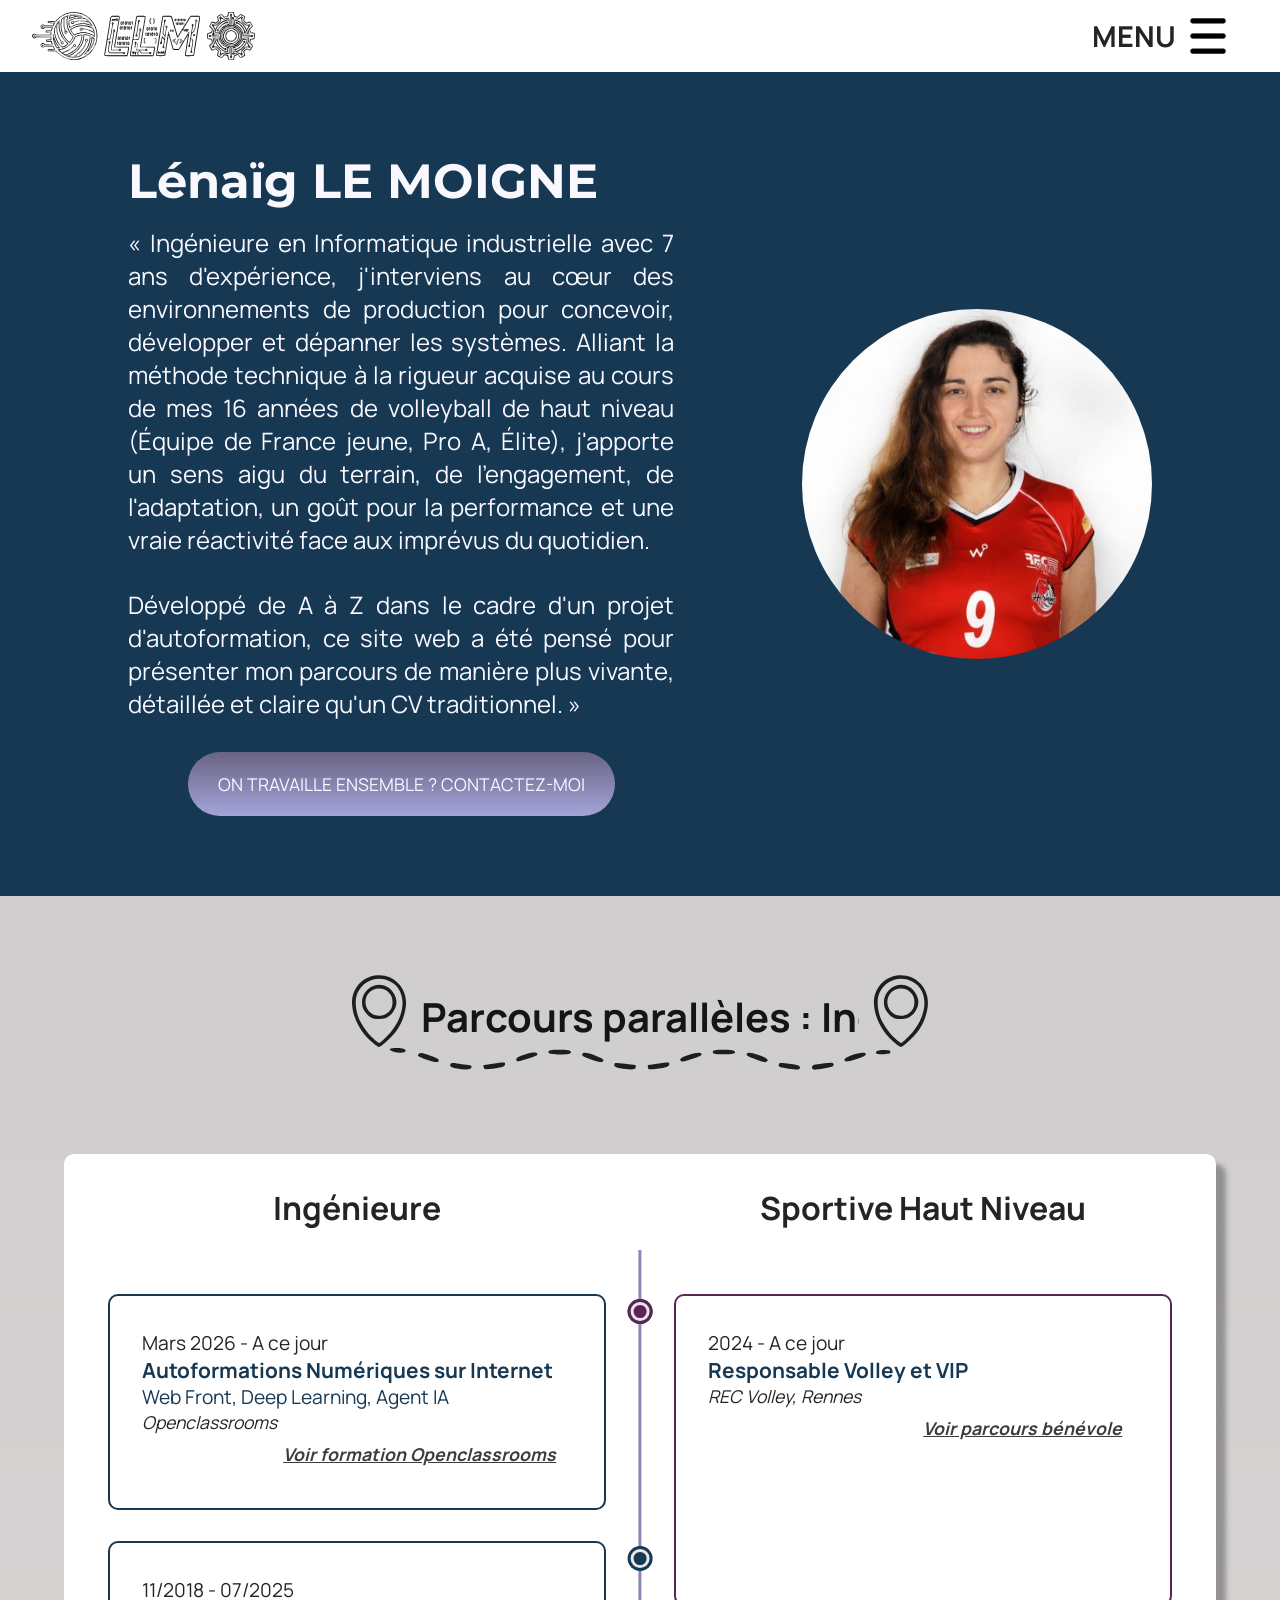
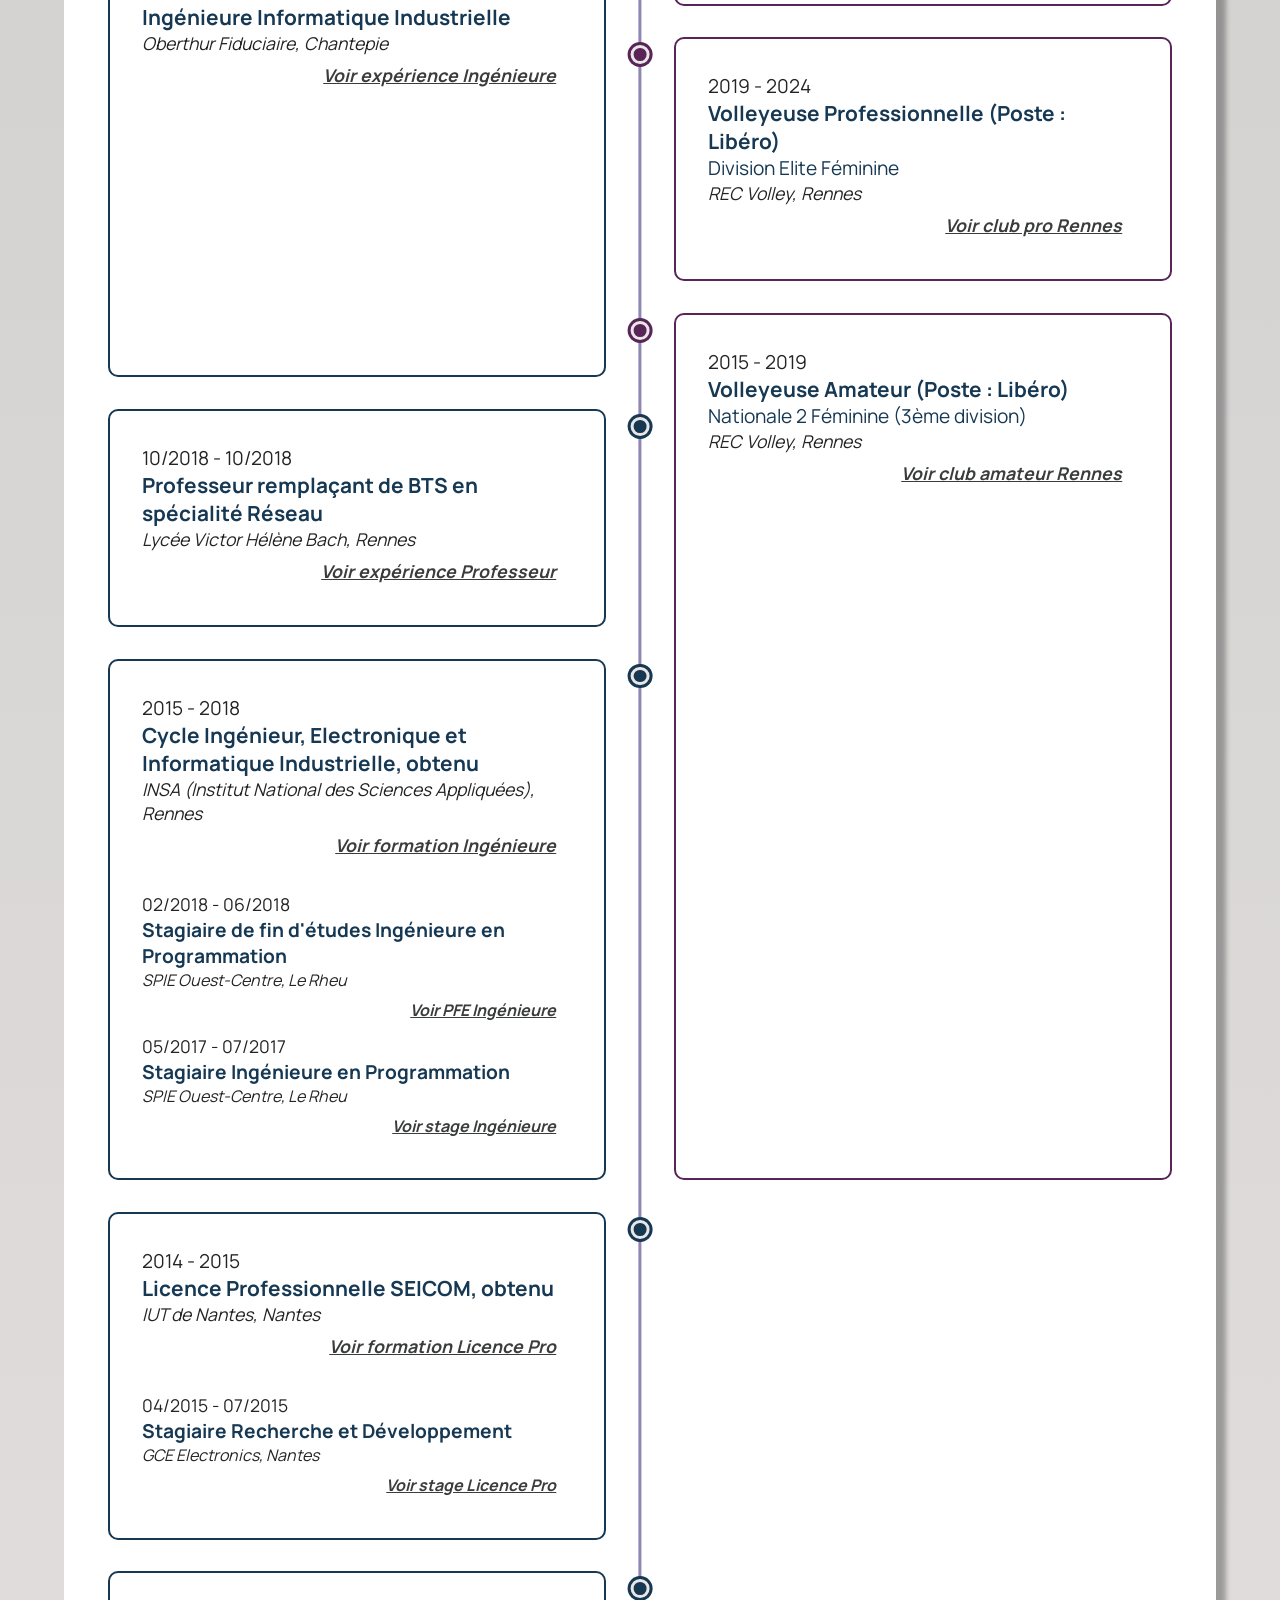
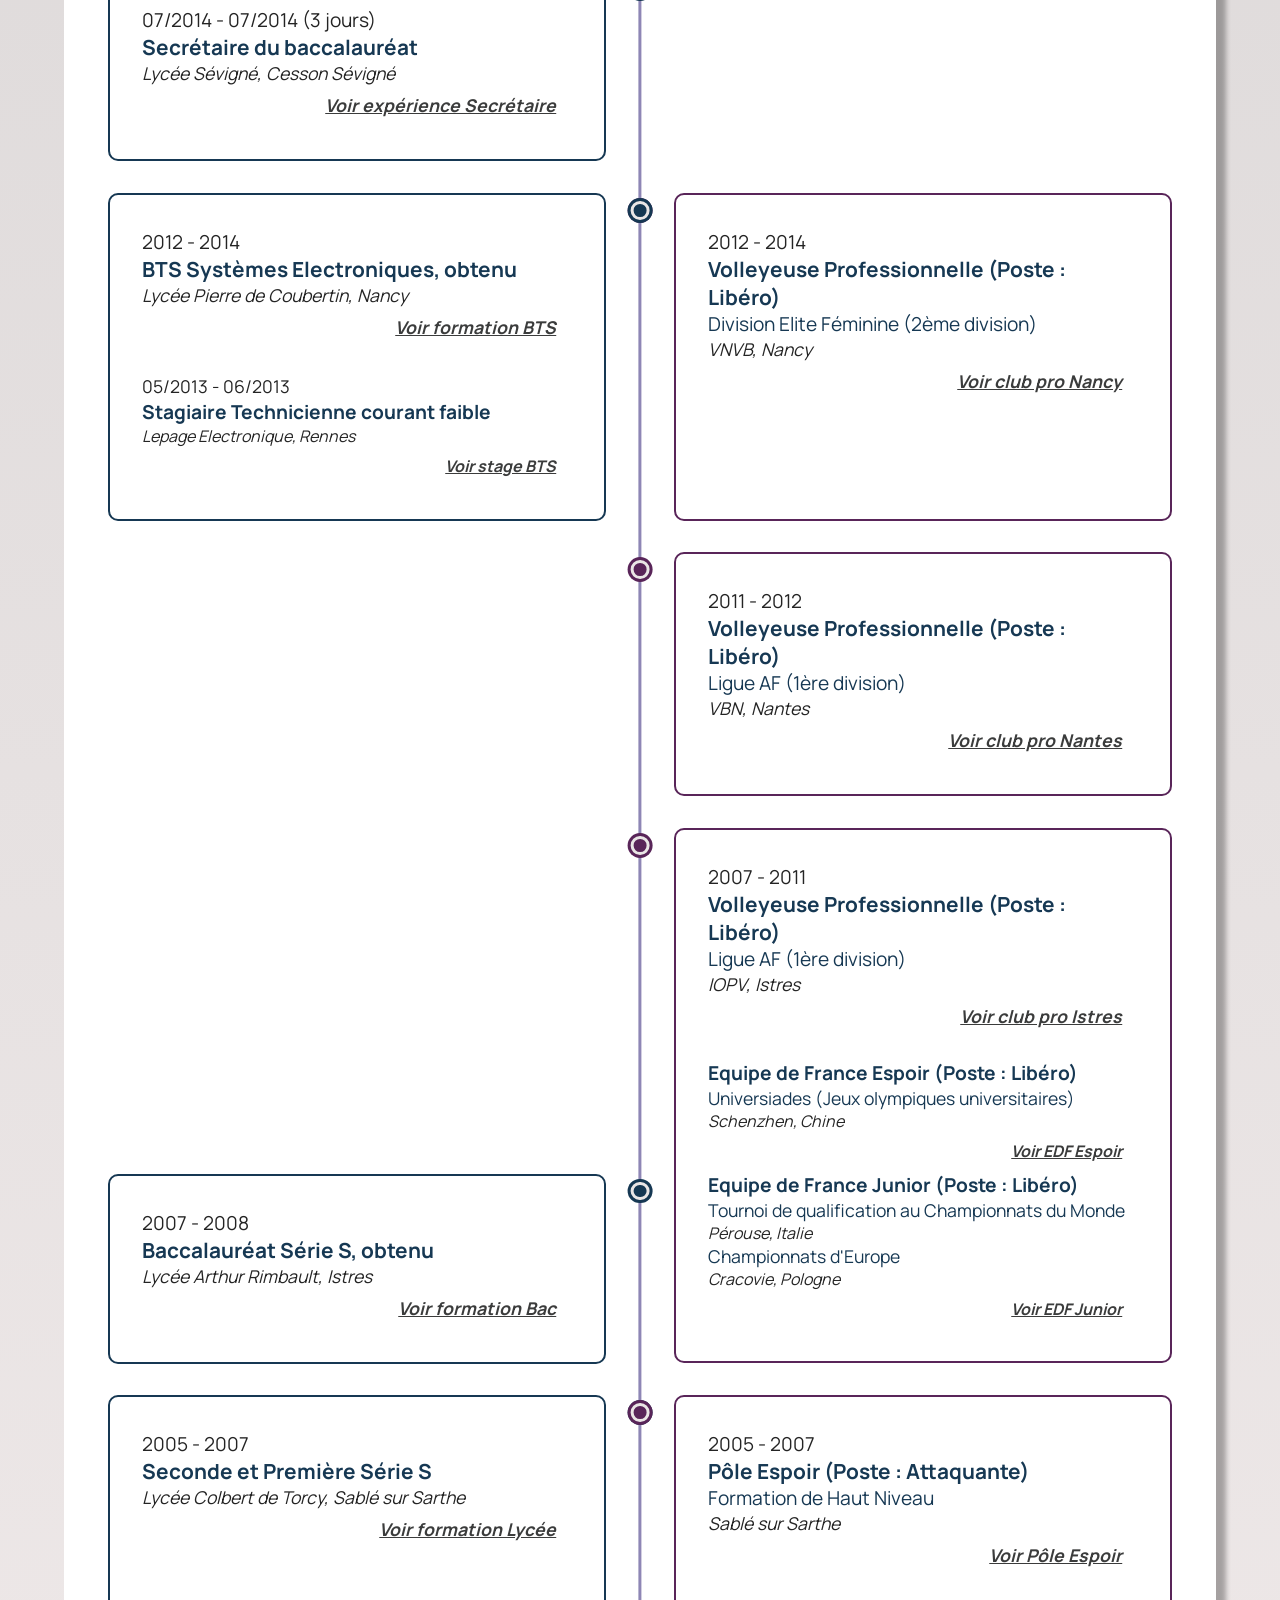
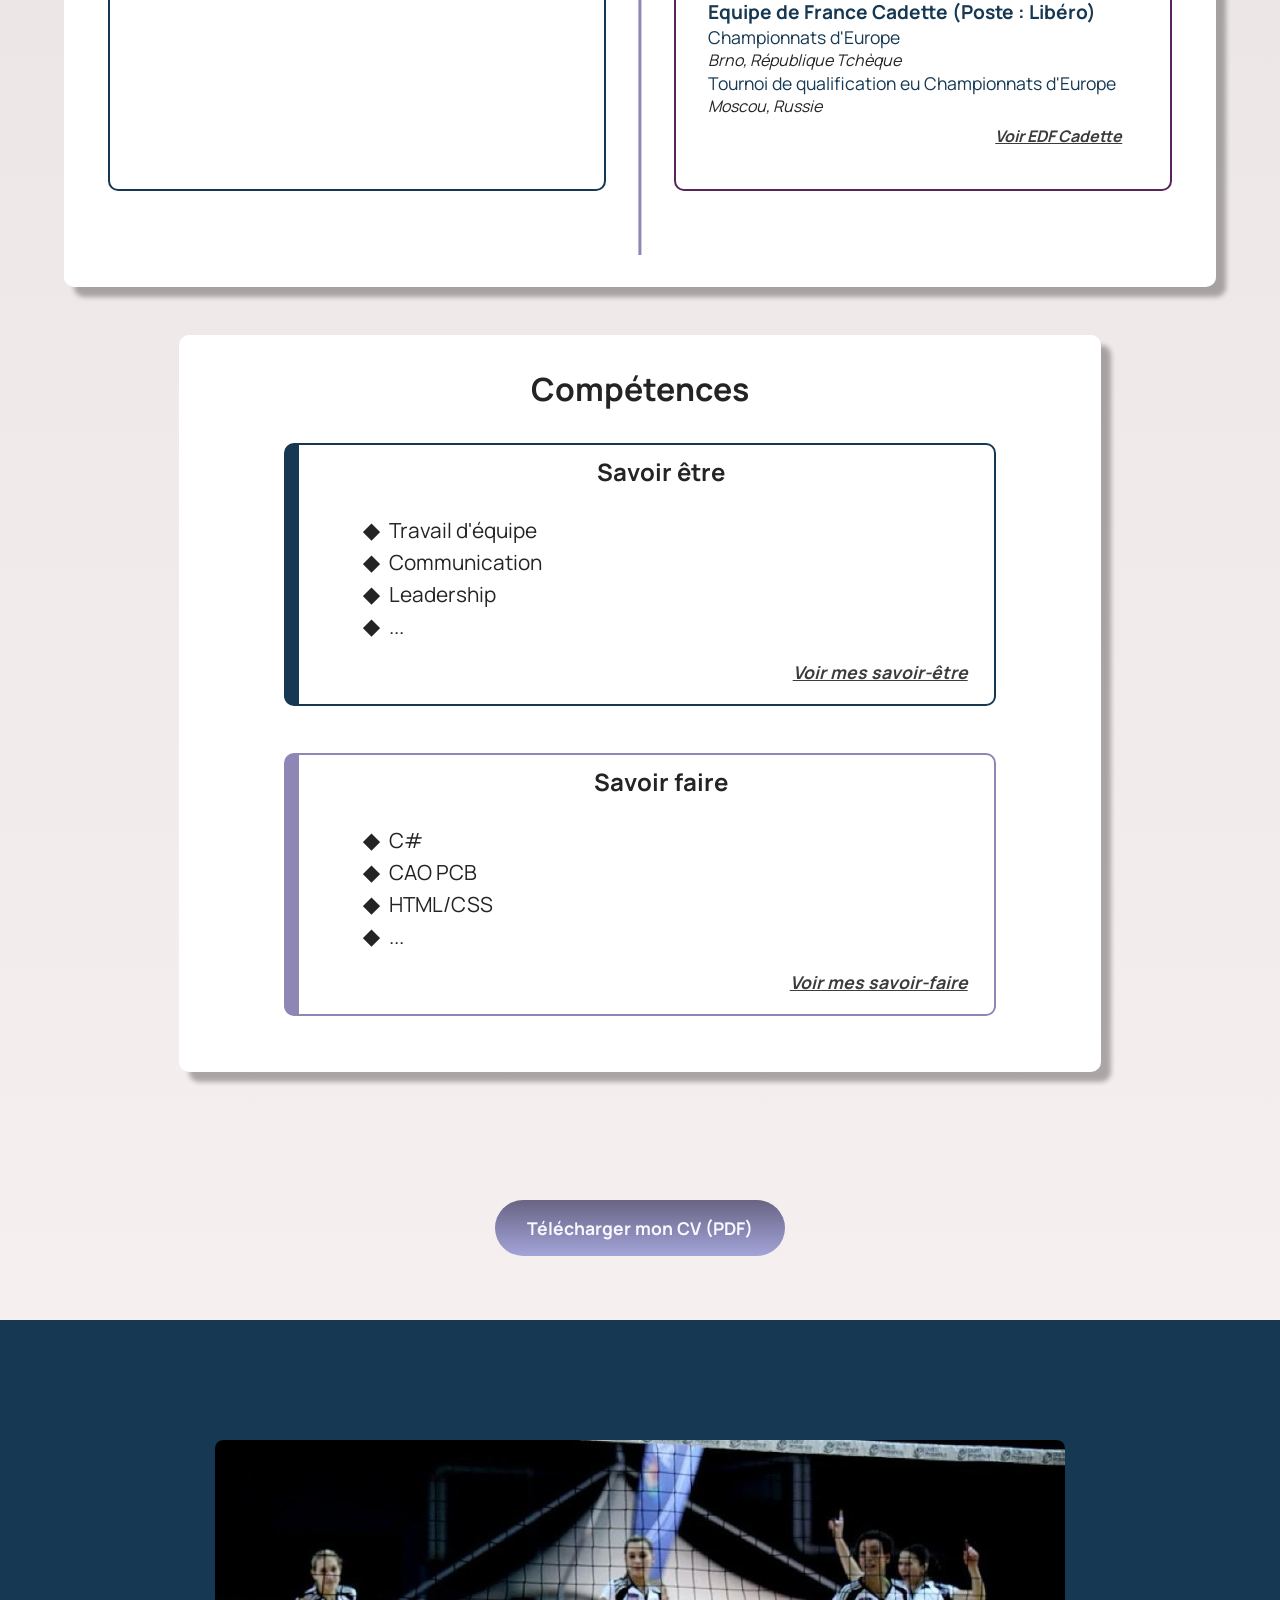
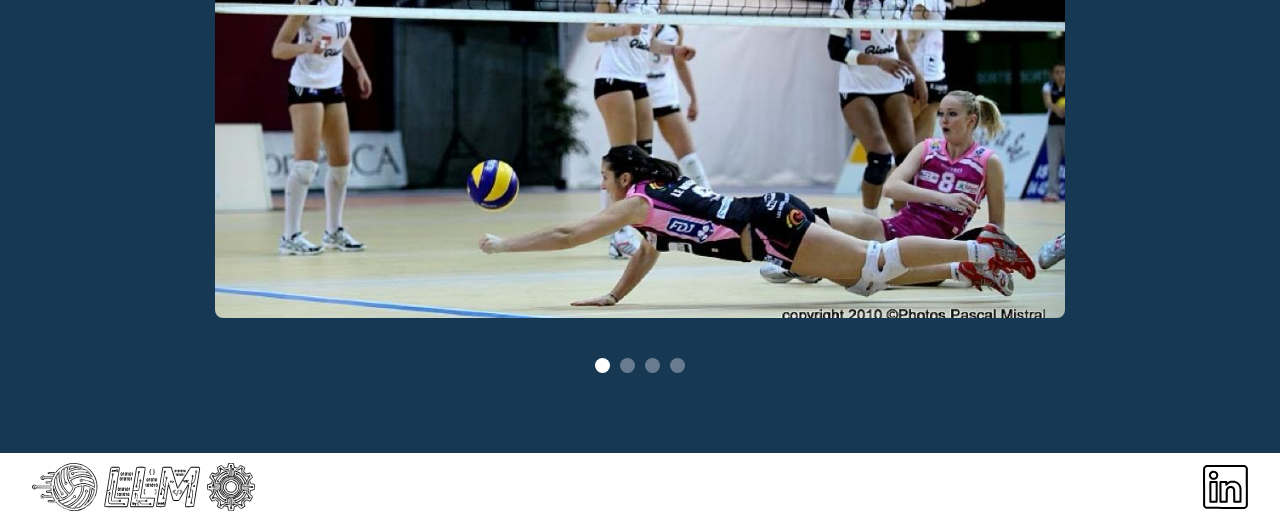
==== commit e639e5b5: "Adaptation menu automatique script" ====
--- a/index.html
+++ b/index.html
@@ -3,7 +3,6 @@
 
 <head>
     <meta charset="utf-8">
-    <meta name="viewport" content="width=device-width, initial-scale=1.0">
     <meta name="description"
         content="Découvrez le parcours professionnel parralèle d'une Ingénieure en Informatique Industrielle et ancienne sportive de haut niveau.">
     <title>Accueil - CV Lénaïg LE MOIGNE</title>
@@ -12,6 +11,43 @@
     <link rel="preconnect" href="https://fonts.gstatic.com" crossorigin>
     <link href="https://fonts.googleapis.com/css2?family=Manrope&family=Montserrat&display=swap" rel="stylesheet">
 </head>
+
+<script>
+    function adaptMenu() {
+        const nav = document.querySelector('header nav');
+        const menu = document.getElementById('menu-mobile');
+        const burger = document.querySelector('.burger-menu');
+        const logo = document.querySelector('.lien-icone');
+
+        // Réinitialisation pour mesurer la largeur naturelle du menu à plat
+        nav.classList.remove('is-overflowing');
+
+        // Calcul de l'espace disponible dans le nav (largeur nav - largeur logo - marges de sécurité)
+        const availableWidth = nav.clientWidth - logo.offsetWidth - 40;
+
+        // Largeur nécessaire pour afficher tous tes liens d'affilée
+        const requiredWidth = menu.scrollWidth;
+
+        // Si le menu dépasse, on active le mode burger
+        if (requiredWidth > availableWidth) {
+            nav.classList.add('is-overflowing');
+        } else {
+            nav.classList.remove('is-overflowing');
+        }
+    }
+
+    // Événements d'exécution
+    window.addEventListener('load', adaptMenu);
+    window.addEventListener('resize', adaptMenu);
+
+    // Ouverture/fermeture du menu mobile au clic sur le burger
+    const burgerBtn = document.querySelector('.burger-menu');
+    burgerBtn.addEventListener('click', () => {
+        const menu = document.getElementById('menu-mobile');
+        const isOpen = menu.classList.toggle('is-open');
+        burgerBtn.setAttribute('aria-expanded', isOpen);
+    });
+</script>
 
 <body>
     <header>
--- a/style.css
+++ b/style.css
@@ -1354,323 +1354,320 @@
     height: auto;
 }
 
-@media screen and (max-width: 1550px), screen and (min-resolution: 1.25dppx) {
-    .burger-menu {
-        display: flex !important;
-        align-items: center !important;
-        justify-content: center !important;
-        height: 4.5rem !important;
-        padding: 0 1rem !important;
-        margin: 0 !important;
-    }
-
-    .menu-text {
-        font-weight: bold;
-        font-size: 1.8rem;
-        color: var(--couleur-texte-sombre);
-        margin-right: 0.5rem;
-    }
-
-    .burger-icon {
-        width: 3rem;
-        height: auto;
-        display: block;
-    }
-
-    .menu {
-        display: none;
-        flex-direction: column;
-        position: absolute;
-        top: 100%;
-        left: 0;
-        width: 100%;
-        background: rgba(240, 242, 245, 0.95);
-        padding: 1.875rem 0;
-        z-index: 1000;
-        text-align: center;
-        box-shadow: 0 0.3125rem 0.625rem rgba(0, 0, 0, 0.1);
-        max-height: calc(100vh - var(--hauteur-header));
-        overflow-y: auto;
-    }
-
-    .menu a {
-        font-size: 2rem;
-    }
-
-    .menu.active {
-        display: flex !important;
-    }
-
-    .introduction {
-        display: flex !important;
-        flex-direction: column !important;
-        align-items: center !important;
-        width: 90%;
-        padding: 4rem var(--padding-grid);
-        gap: 3rem;
-    }
-
-    .introduction div {
-        display: flex;
-        flex-direction: column;
-        /* L'écart uniforme entre h1, p et a */
-        padding-right: 0;
-        text-align: center;
-    }
-
-    .introduction div a {
-        display: block !important;
-        margin-top: 1rem;
-    }
-
-    .introduction img {
-        grid-column: 1;
-        order: -1;
-        margin: 0 auto;
-        display: block;
-        width: 350px;
-        height: 350px;
-    }
-
-    .contact-info {
-        display: grid;
-        grid-template-columns: 1fr;
-        grid-template-rows: auto auto auto auto;
-        width: 75%;
-        margin: 0 auto;
-    }
-
-    .contact-info .mail {
-        grid-column: 1;
-        grid-row: 1;
-    }
-
-    .contact-info .tel {
-        grid-column: 1;
-        grid-row: 2;
-        margin-top: 4rem;
-    }
-
-    .contact-info .home {
-        grid-column: 1;
-        grid-row: 3;
-    }
-
-    .contact-info .social {
-        grid-column: 1;
-        grid-row: 4;
-    }
-
-    .blocks-parcours {
-        grid-template-columns: 1fr !important;
-        /* Force une seule colonne */
-    }
-
-    .blocks-parcours.formation {
-        display: flex !important;
-        flex-direction: column !important;
-    }
-
-    .diplome {
-        width: 60%;
-    }
-
-    .liste-item,
-    .timeline-item,
-    .timeline-item.athlete,
-    .timeline-item.benevole {
-        grid-column: 1 !important;
-        grid-row: auto !important;
-    }
-
-    .timeline-item.pro {
-        grid-column: 1 !important;
-        grid-row: 1 !important;
-    }
-
-    .photos.pro {
-        grid-column: 1 !important;
-        grid-row: 2 !important;
-    }
-
-    .timeline-item.edf {
-        grid-column: 1 !important;
-        grid-row: 3 !important;
-    }
-
-    .photos.edf {
-        grid-column: 1 !important;
-        grid-row: 4 !important;
-    }
-
-    .article-press {
-        display: flex;
-        flex-direction: column;
-    }
-
-    .article-container:nth-of-type(1) {
-        order: 1;
-    }
-
-    .video-container {
-        order: 2;
-    }
-
-    .article-container:nth-of-type(2) {
-        order: 3;
-    }
-
-    .article-container,
-    .video-container {
-        width: 90%;
-        margin: 0 auto 30px auto;
-    }
-
-    .image-article,
-    .image-page,
-    video {
-        width: 60%;
-        height: auto;
-        border-radius: 8px;
-        display: block;
-        margin: 0 auto;
-    }
-
-    .article-rec {
-        width: 90%;
-    }
-
-    .photos.interets img {
-        height: 200px;
-    }
-
-    h1 {
-        font-size: 4rem;
-    }
-
-    .titre h1 {
-        font-size: 2.7rem;
-    }
-
-    h2 {
-        font-size: 2.7rem;
-    }
-
-    h3 {
-        font-size: 2rem;
-    }
-
-    h4 {
-        font-size: 1.7rem;
-    }
-
-    .introduction p {
-        font-size: 1.8rem;
-    }
-
-    p {
-        font-size: 2rem;
-    }
-
-    a {
-        font-size: 1.6rem;
-    }
-
-    li {
-        font-size: 1.5rem;
-    }
-
-    .intro p {
-        font-size: 1.8rem;
-    }
-
-    .blocks-parcours.competences {
-        width: 100%;
-    }
-
-    .liste-savoir {
-        margin-bottom: 3rem;
-    }
-
-    .voir-detail {
-        font-size: 1.3rem;
-    }
-
-    .stage>.voir-detail,
-    .edf>.voir-detail {
-        font-size: 1.2rem;
-    }
-
-    .cv-chronologie {
-        grid-template-columns: minmax(0, 1fr) var(--cercle-taille) minmax(0, 1fr) !important;
-        column-gap: 5px !important;
-    }
-
-    .timeline-parcours>.date,
-    .chronologie>.date {
-        font-size: 1.4rem;
-    }
-
-    .stage>.date,
-    .edf>.date {
-        font-size: 1.3rem;
-    }
-
-    .timeline-parcours>.poste,
-    .chronologie>.poste {
-        font-size: 1.6rem;
-    }
-
-    .stage>.poste,
-    .edf>.poste {
-        font-size: 1.5rem;
-    }
-
-    .timeline-parcours>.niveau,
-    .chronologie>.niveau {
-        font-size: 1.5rem;
-    }
-
-    .stage>.niveau,
-    .edf>.niveau {
-        font-size: 1.4rem;
-    }
-
-    .timeline-parcours>.lieu,
-    .chronologie>.lieu {
-        font-size: 1.4rem;
-    }
-
-    .stage>.lieu,
-    .edf>.lieu {
-        font-size: 1.3rem;
-    }
-
-    .timeline-parcours>.detail,
-    .chronologie>.detail {
-        font-size: 1.4rem;
-    }
-
-    .logo-parcours {
-        width: 80%;
-        height: auto;
-    }
-
-    .scroll-text {
-        width: 60%;
-        height: auto;
-    }
-
-    .blocks-parcours>div {
-        padding: var(--padding-grid) 1rem var(--padding-grid) 1rem;
-    }
-
-    .chronologie[class*="form-"],
-    .chronologie[class*="exp-pro-"],
-    .chronologie[class*="stage-"],
-    .chronologie.benev,
-    .chronologie[class*="athl-"] {
-        width: 90%;
-    }
-
+nav.is-overflowing .burger-menu {
+    display: flex !important;
+    align-items: center !important;
+    justify-content: center !important;
+    height: 4.5rem !important;
+    padding: 0 1rem !important;
+    margin: 0 !important;
+}
+
+nav.is-overflowing .menu-text {
+    font-weight: bold;
+    font-size: 1.8rem;
+    color: var(--couleur-texte-sombre);
+    margin-right: 0.5rem;
+}
+
+nav.is-overflowing .burger-icon {
+    width: 3rem;
+    height: auto;
+    display: block;
+}
+
+nav.is-overflowing .menu {
+    display: none;
+    flex-direction: column;
+    position: absolute;
+    top: 100%;
+    left: 0;
+    width: 100%;
+    background: rgba(240, 242, 245, 0.95);
+    padding: 1.875rem 0;
+    z-index: 1000;
+    text-align: center;
+    box-shadow: 0 0.3125rem 0.625rem rgba(0, 0, 0, 0.1);
+    max-height: calc(100vh - var(--hauteur-header));
+    overflow-y: auto;
+}
+
+nav.is-overflowing .menu a {
+    font-size: 2rem;
+}
+
+nav.is-overflowing .menu.active {
+    display: flex !important;
+}
+
+nav.is-overflowing .introduction {
+    display: flex !important;
+    flex-direction: column !important;
+    align-items: center !important;
+    width: 90%;
+    padding: 4rem var(--padding-grid);
+    gap: 3rem;
+}
+
+nav.is-overflowing .introduction div {
+    display: flex;
+    flex-direction: column;
+    /* L'écart uniforme entre h1, p et a */
+    padding-right: 0;
+    text-align: center;
+}
+
+nav.is-overflowing .introduction div a {
+    display: block !important;
+    margin-top: 1rem;
+}
+
+nav.is-overflowing .introduction img {
+    grid-column: 1;
+    order: -1;
+    margin: 0 auto;
+    display: block;
+    width: 350px;
+    height: 350px;
+}
+
+nav.is-overflowing .contact-info {
+    display: grid;
+    grid-template-columns: 1fr;
+    grid-template-rows: auto auto auto auto;
+    width: 75%;
+    margin: 0 auto;
+}
+
+nav.is-overflowing .contact-info .mail {
+    grid-column: 1;
+    grid-row: 1;
+}
+
+nav.is-overflowing .contact-info .tel {
+    grid-column: 1;
+    grid-row: 2;
+    margin-top: 4rem;
+}
+
+nav.is-overflowing .contact-info .home {
+    grid-column: 1;
+    grid-row: 3;
+}
+
+nav.is-overflowing .contact-info .social {
+    grid-column: 1;
+    grid-row: 4;
+}
+
+nav.is-overflowing .blocks-parcours {
+    grid-template-columns: 1fr !important;
+    /* Force une seule colonne */
+}
+
+nav.is-overflowing .blocks-parcours.formation {
+    display: flex !important;
+    flex-direction: column !important;
+}
+
+nav.is-overflowing .diplome {
+    width: 60%;
+}
+
+nav.is-overflowing .liste-item,
+nav.is-overflowing .timeline-item,
+nav.is-overflowing .timeline-item.athlete,
+nav.is-overflowing .timeline-item.benevole {
+    grid-column: 1 !important;
+    grid-row: auto !important;
+}
+
+nav.is-overflowing .timeline-item.pro {
+    grid-column: 1 !important;
+    grid-row: 1 !important;
+}
+
+nav.is-overflowing .photos.pro {
+    grid-column: 1 !important;
+    grid-row: 2 !important;
+}
+
+nav.is-overflowing .timeline-item.edf {
+    grid-column: 1 !important;
+    grid-row: 3 !important;
+}
+
+nav.is-overflowing .photos.edf {
+    grid-column: 1 !important;
+    grid-row: 4 !important;
+}
+
+nav.is-overflowing .article-press {
+    display: flex;
+    flex-direction: column;
+}
+
+nav.is-overflowing .article-container:nth-of-type(1) {
+    order: 1;
+}
+
+.video-container {
+    order: 2;
+}
+
+nav.is-overflowing .article-container:nth-of-type(2) {
+    order: 3;
+}
+
+nav.is-overflowing .article-container,
+nav.is-overflowing .video-container {
+    width: 90%;
+    margin: 0 auto 30px auto;
+}
+
+nav.is-overflowing .image-article,
+nav.is-overflowing .image-page,
+nav.is-overflowing video {
+    width: 60%;
+    height: auto;
+    border-radius: 8px;
+    display: block;
+    margin: 0 auto;
+}
+
+nav.is-overflowing .article-rec {
+    width: 90%;
+}
+
+nav.is-overflowing .photos.interets img {
+    height: 200px;
+}
+
+nav.is-overflowing h1 {
+    font-size: 4rem;
+}
+
+nav.is-overflowing .titre h1 {
+    font-size: 2.7rem;
+}
+
+nav.is-overflowing h2 {
+    font-size: 2.7rem;
+}
+
+nav.is-overflowing h3 {
+    font-size: 2rem;
+}
+
+nav.is-overflowing h4 {
+    font-size: 1.7rem;
+}
+
+nav.is-overflowing .introduction p {
+    font-size: 1.8rem;
+}
+
+nav.is-overflowing p {
+    font-size: 2rem;
+}
+
+nav.is-overflowing a {
+    font-size: 1.6rem;
+}
+
+nav.is-overflowing li {
+    font-size: 1.5rem;
+}
+
+nav.is-overflowing .intro p {
+    font-size: 1.8rem;
+}
+
+nav.is-overflowing .blocks-parcours.competences {
+    width: 100%;
+}
+
+nav.is-overflowing .liste-savoir {
+    margin-bottom: 3rem;
+}
+
+nav.is-overflowing .voir-detail {
+    font-size: 1.3rem;
+}
+
+nav.is-overflowing .stage>.voir-detail,
+nav.is-overflowing .edf>.voir-detail {
+    font-size: 1.2rem;
+}
+
+nav.is-overflowing .cv-chronologie {
+    grid-template-columns: minmax(0, 1fr) var(--cercle-taille) minmax(0, 1fr) !important;
+    column-gap: 5px !important;
+}
+
+nav.is-overflowing .timeline-parcours>.date,
+nav.is-overflowing .chronologie>.date {
+    font-size: 1.4rem;
+}
+
+nav.is-overflowing .stage>.date,
+nav.is-overflowing .edf>.date {
+    font-size: 1.3rem;
+}
+
+nav.is-overflowing .timeline-parcours>.poste,
+nav.is-overflowing .chronologie>.poste {
+    font-size: 1.6rem;
+}
+
+nav.is-overflowing .stage>.poste,
+nav.is-overflowing .edf>.poste {
+    font-size: 1.5rem;
+}
+
+nav.is-overflowing .timeline-parcours>.niveau,
+nav.is-overflowing .chronologie>.niveau {
+    font-size: 1.5rem;
+}
+
+nav.is-overflowing .stage>.niveau,
+nav.is-overflowing .edf>.niveau {
+    font-size: 1.4rem;
+}
+
+nav.is-overflowing .timeline-parcours>.lieu,
+nav.is-overflowing .chronologie>.lieu {
+    font-size: 1.4rem;
+}
+
+nav.is-overflowing .stage>.lieu,
+nav.is-overflowing .edf>.lieu {
+    font-size: 1.3rem;
+}
+
+nav.is-overflowing .timeline-parcours>.detail,
+nav.is-overflowing .chronologie>.detail {
+    font-size: 1.4rem;
+}
+
+nav.is-overflowing .logo-parcours {
+    width: 80%;
+    height: auto;
+}
+
+nav.is-overflowing .scroll-text {
+    width: 60%;
+    height: auto;
+}
+
+.blocks-parcours>div {
+    padding: var(--padding-grid) 1rem var(--padding-grid) 1rem;
+}
+
+nav.is-overflowing .chronologie[class*="form-"],
+nav.is-overflowing .chronologie[class*="exp-pro-"],
+nav.is-overflowing .chronologie[class*="stage-"],
+nav.is-overflowing .chronologie.benev,
+nav.is-overflowing .chronologie[class*="athl-"] {
+    width: 90%;
 }
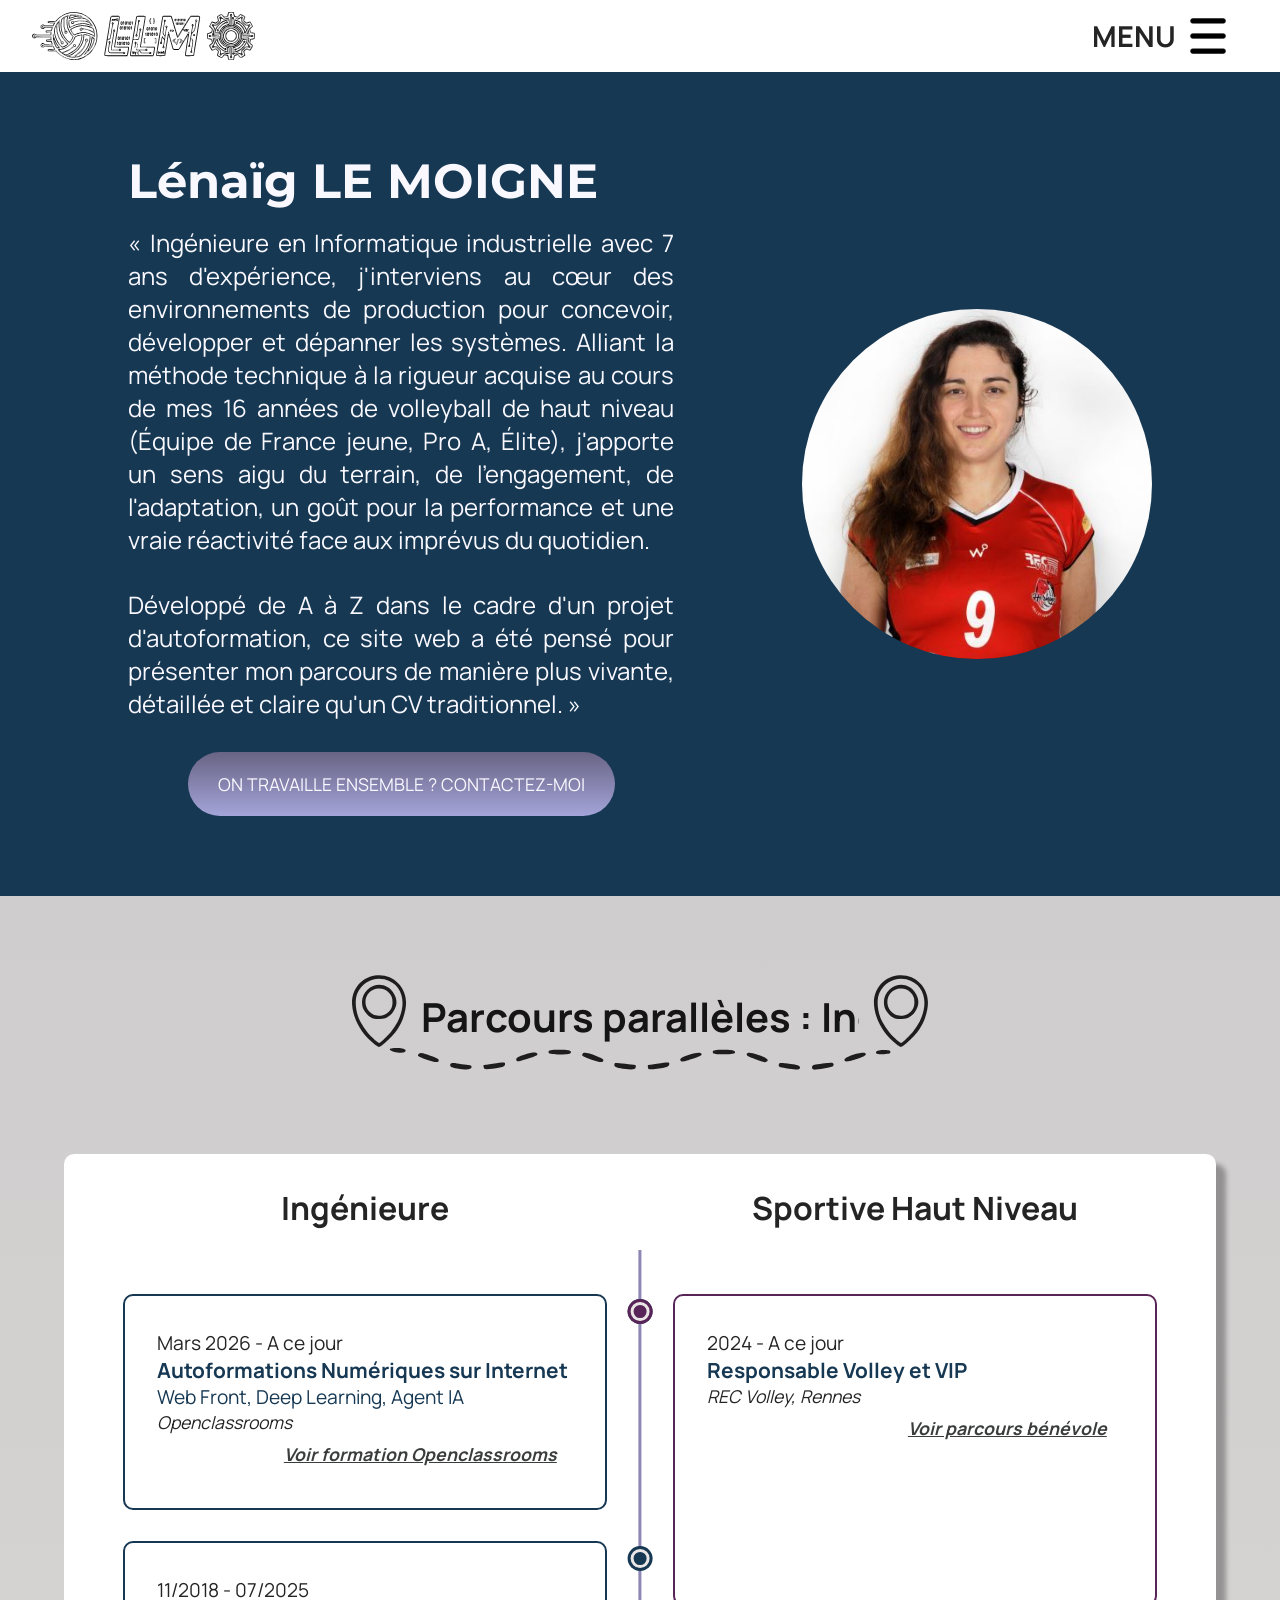
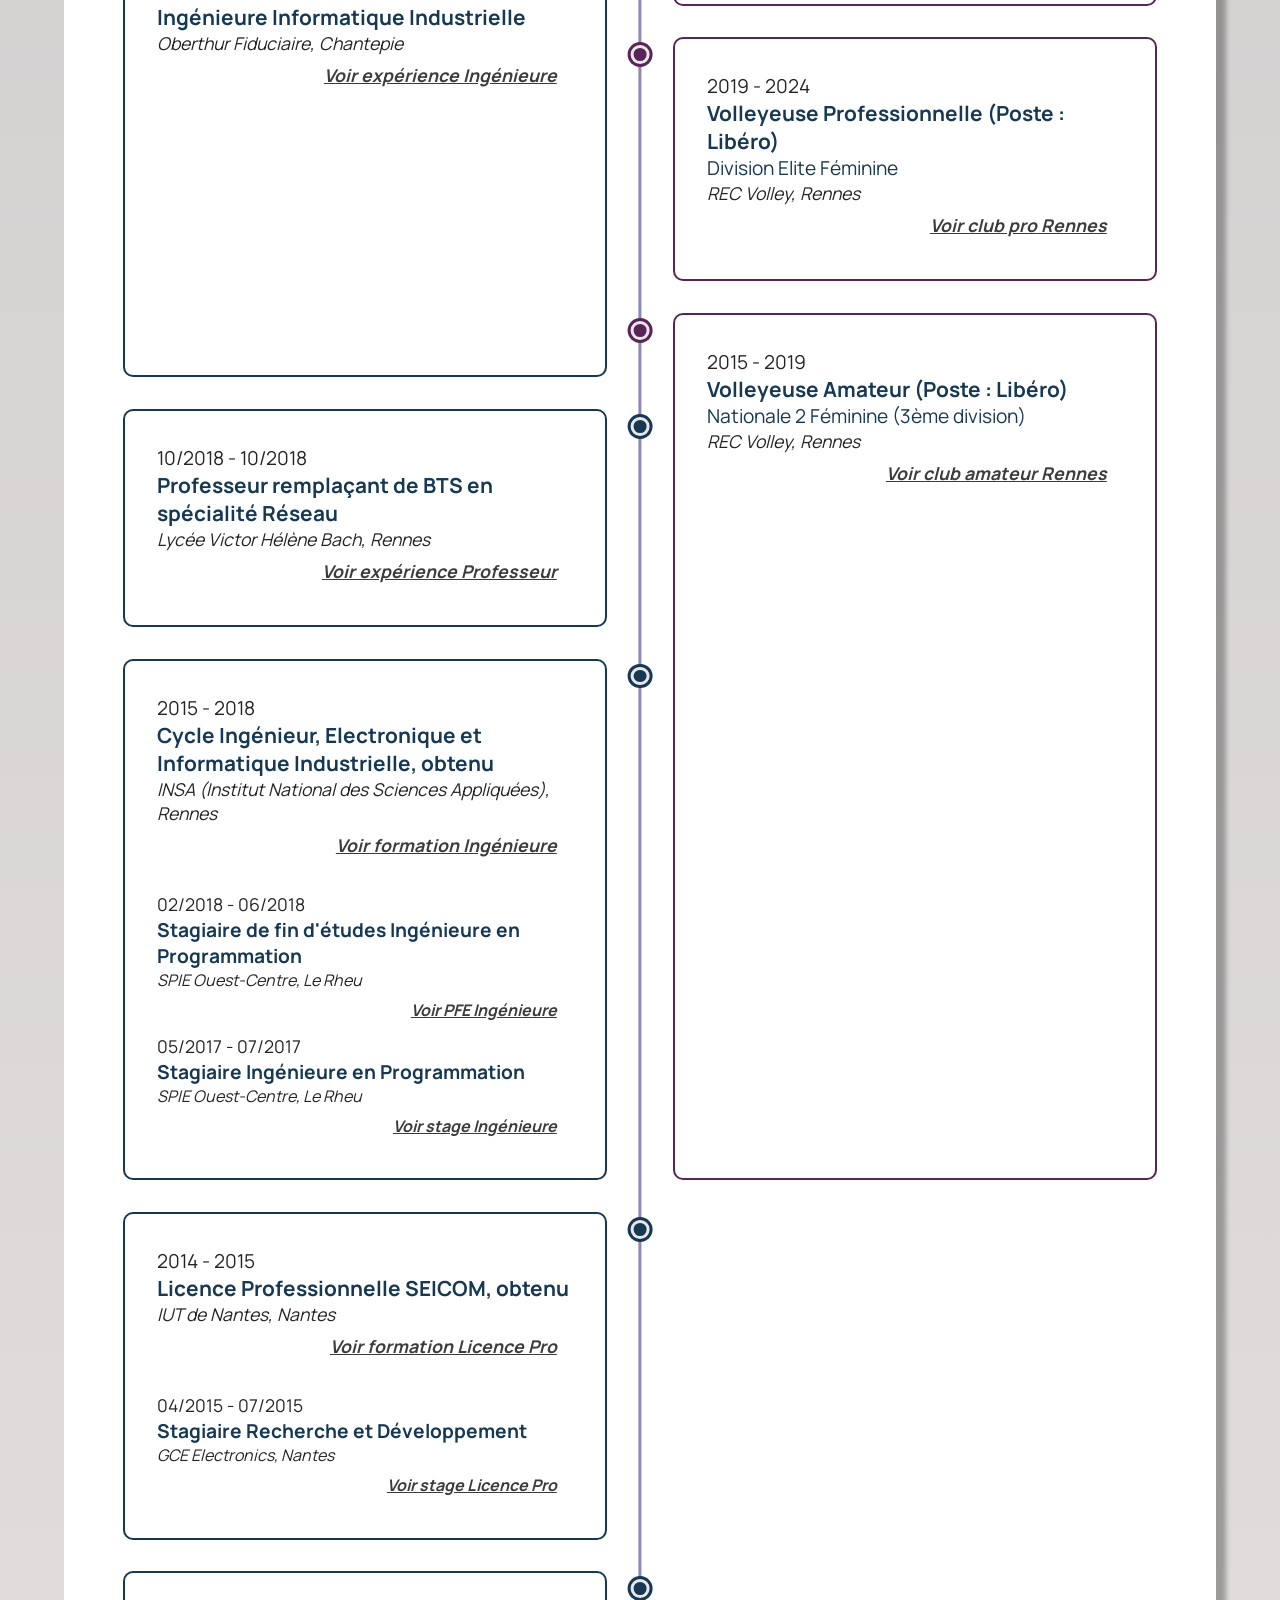
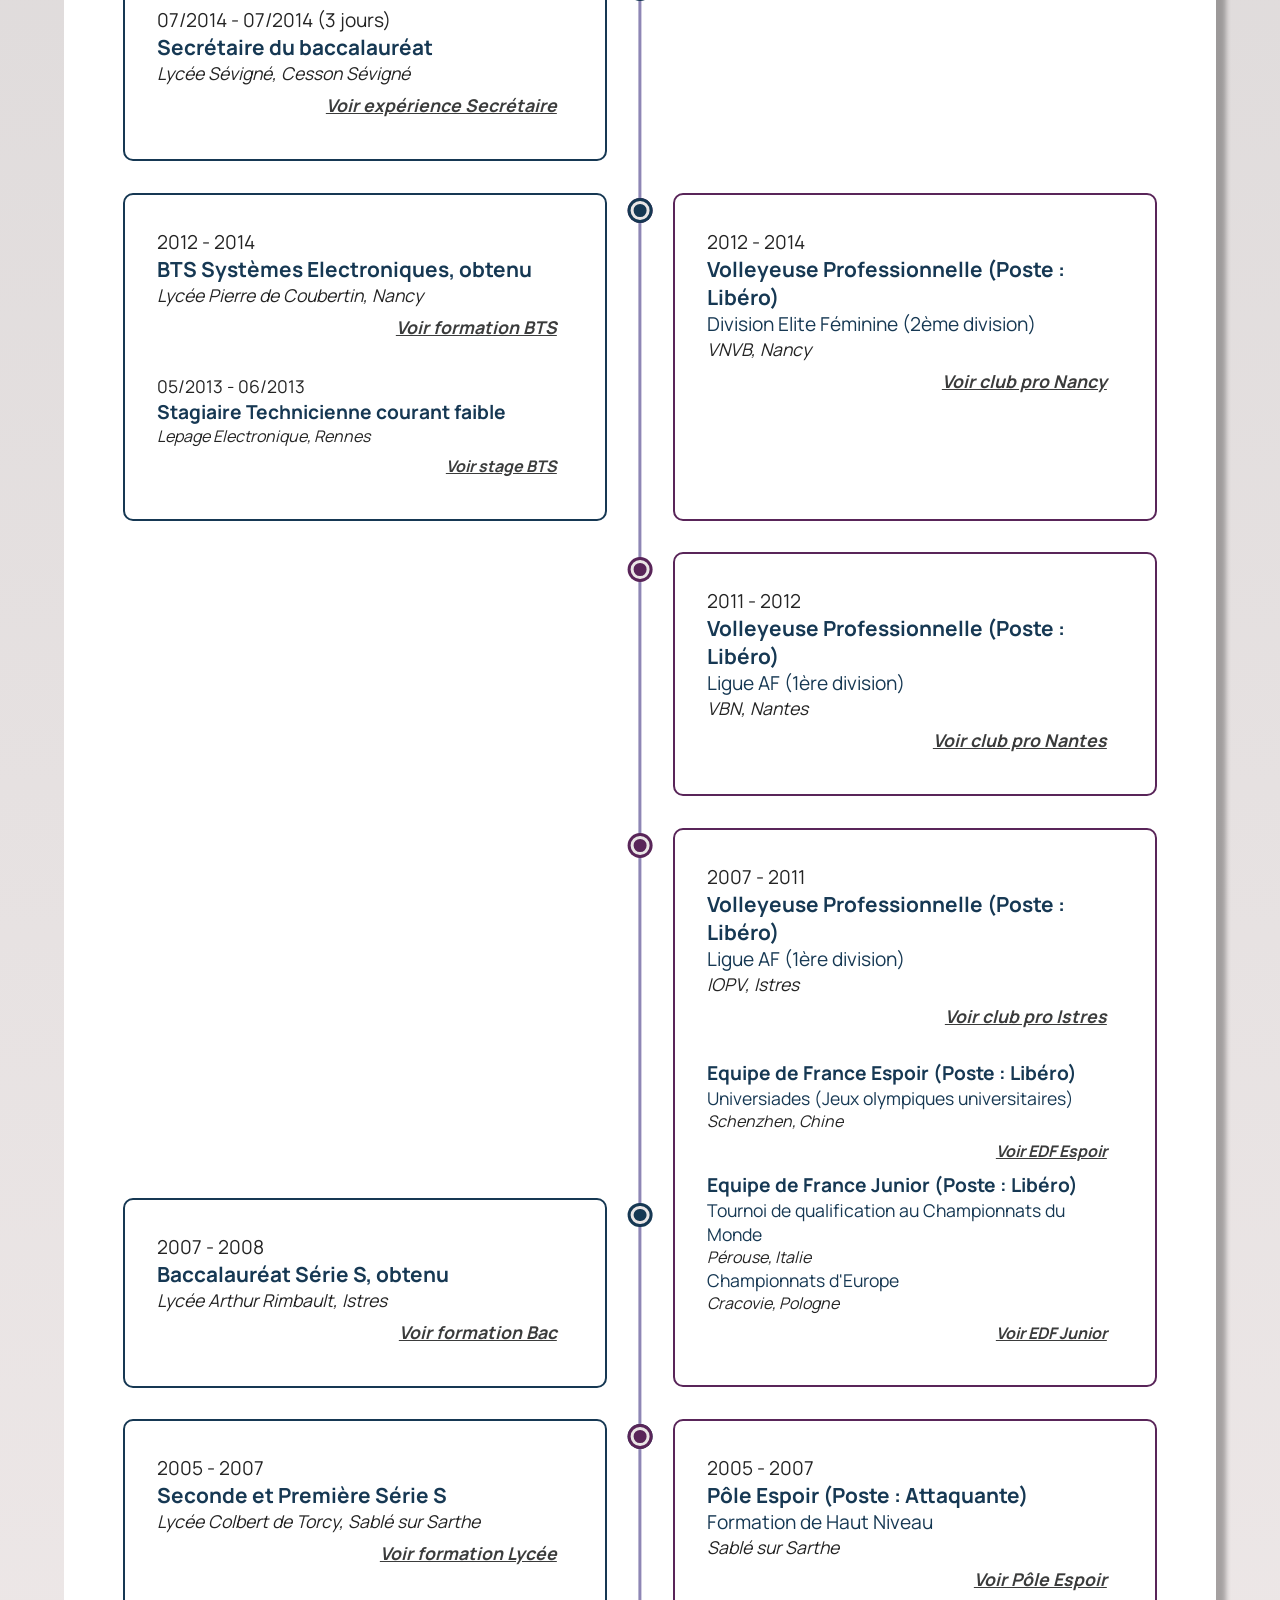
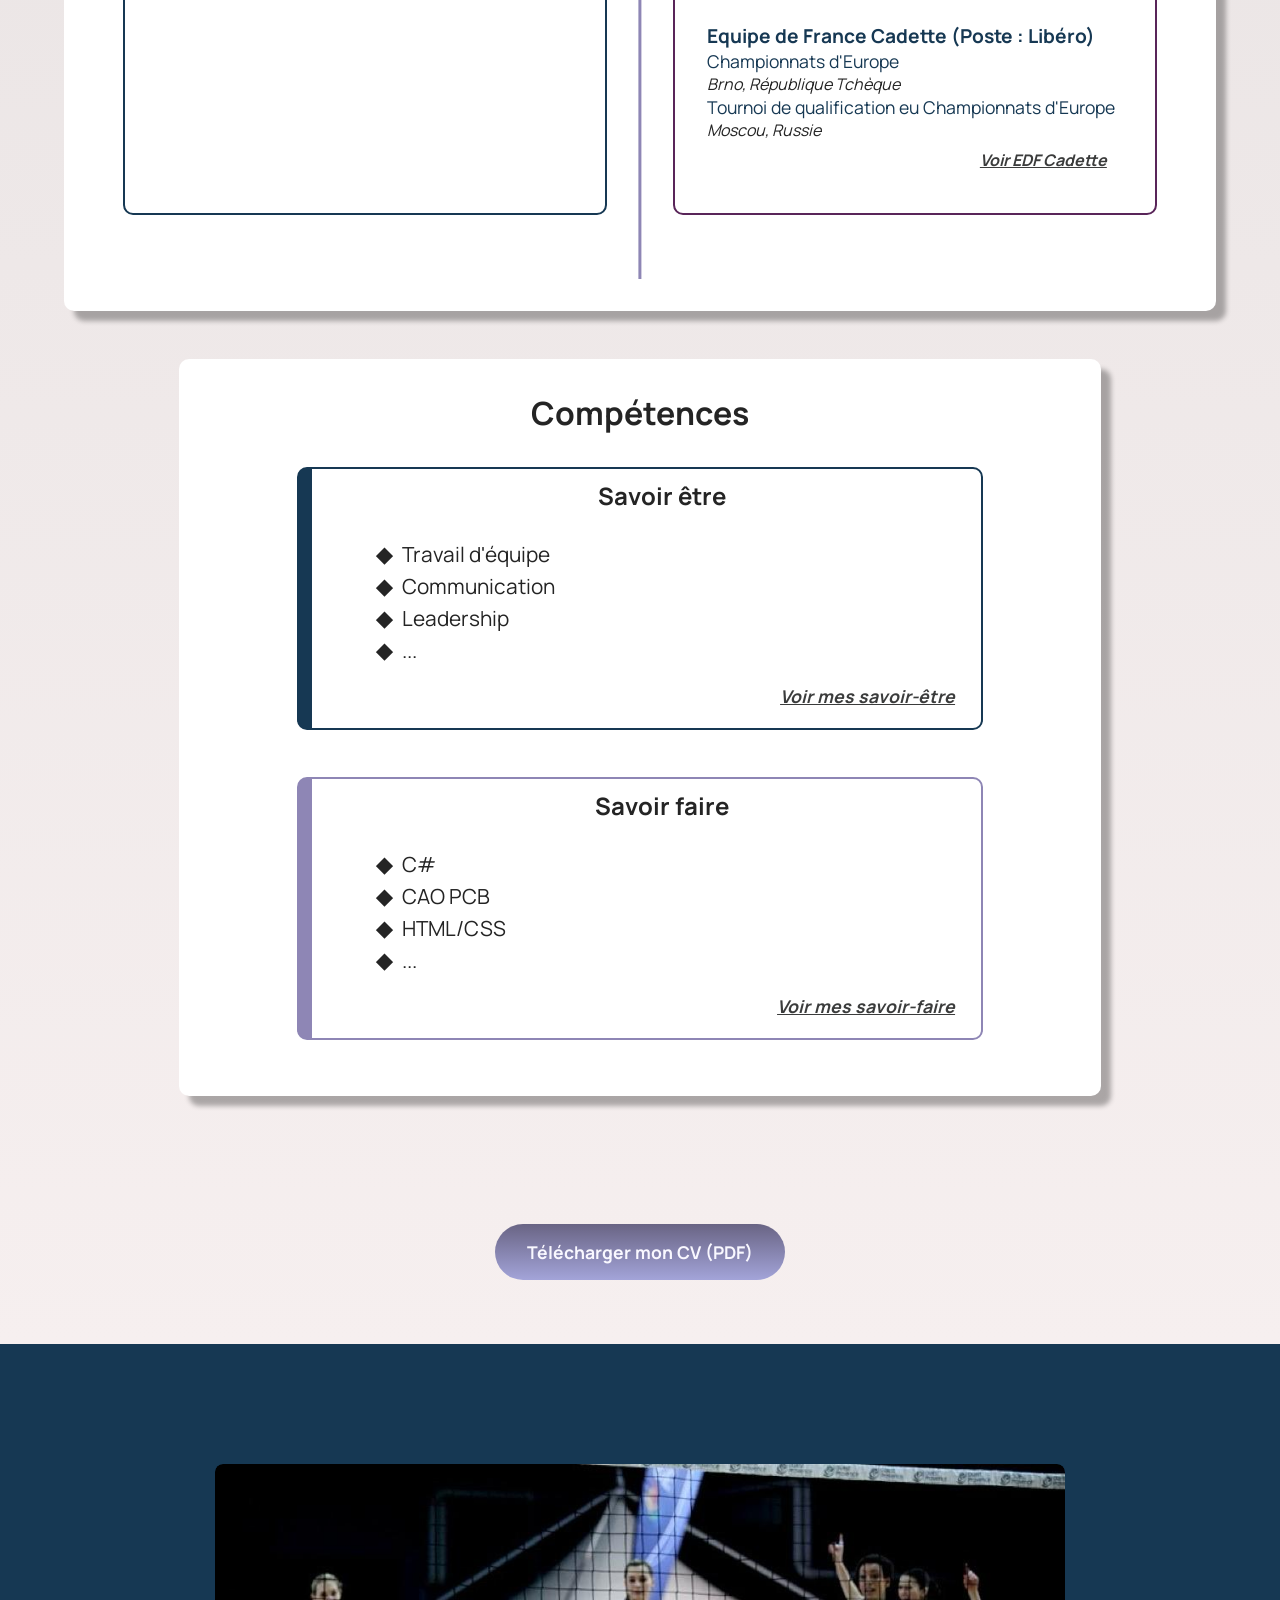
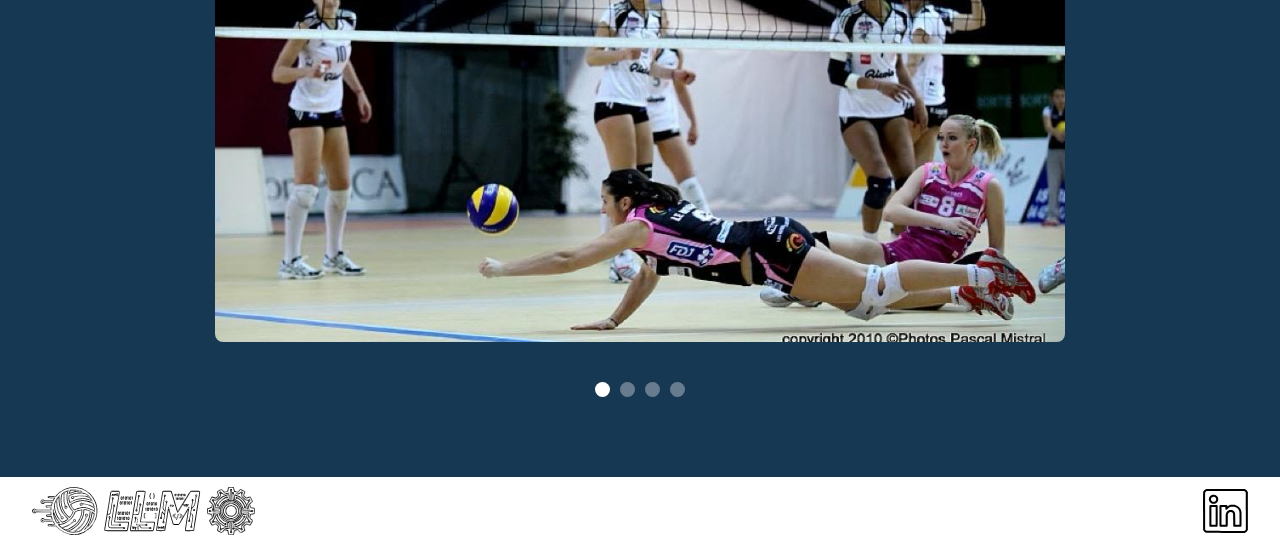
==== commit 762f835b: "availableWidth" ====
--- a/index.html
+++ b/index.html
@@ -11,43 +11,6 @@
     <link rel="preconnect" href="https://fonts.gstatic.com" crossorigin>
     <link href="https://fonts.googleapis.com/css2?family=Manrope&family=Montserrat&display=swap" rel="stylesheet">
 </head>
-
-<script>
-    function adaptMenu() {
-        const nav = document.querySelector('header nav');
-        const menu = document.getElementById('menu-mobile');
-        const burger = document.querySelector('.burger-menu');
-        const logo = document.querySelector('.lien-icone');
-
-        // Réinitialisation pour mesurer la largeur naturelle du menu à plat
-        nav.classList.remove('is-overflowing');
-
-        // Calcul de l'espace disponible dans le nav (largeur nav - largeur logo - marges de sécurité)
-        const availableWidth = nav.clientWidth - logo.offsetWidth - 40;
-
-        // Largeur nécessaire pour afficher tous tes liens d'affilée
-        const requiredWidth = menu.scrollWidth;
-
-        // Si le menu dépasse, on active le mode burger
-        if (requiredWidth > availableWidth) {
-            nav.classList.add('is-overflowing');
-        } else {
-            nav.classList.remove('is-overflowing');
-        }
-    }
-
-    // Événements d'exécution
-    window.addEventListener('load', adaptMenu);
-    window.addEventListener('resize', adaptMenu);
-
-    // Ouverture/fermeture du menu mobile au clic sur le burger
-    const burgerBtn = document.querySelector('.burger-menu');
-    burgerBtn.addEventListener('click', () => {
-        const menu = document.getElementById('menu-mobile');
-        const isOpen = menu.classList.toggle('is-open');
-        burgerBtn.setAttribute('aria-expanded', isOpen);
-    });
-</script>
 
 <body>
     <header>
@@ -401,19 +364,37 @@
     <script>
         const burger = document.querySelector('.burger-menu');
         const menuMobile = document.getElementById('menu-mobile');
-
-        // Fonction unique pour basculer le menu
+        const nav = document.querySelector('header nav');
+        const logo = document.querySelector('.lien-icone');
+
+        function adaptMenu() {
+            if (!nav || !menuMobile || !logo) return;
+
+            nav.classList.remove('is-overflowing');
+
+            const availableWidth = nav.clientWidth - logo.offsetWidth - 15;
+            const requiredWidth = menuMobile.scrollWidth;
+
+            if (requiredWidth > availableWidth) {
+                nav.classList.add('is-overflowing');
+            } else {
+                nav.classList.remove('is-overflowing');
+                menuMobile.classList.remove('active');
+                if (burger) burger.setAttribute('aria-expanded', 'false');
+            }
+        }
+
+        window.addEventListener('load', adaptMenu);
+        window.addEventListener('resize', adaptMenu);
+
         function toggleMenu() {
             const estOuvert = burger.getAttribute('aria-expanded') === 'true';
             burger.setAttribute('aria-expanded', !estOuvert);
             menuMobile.classList.toggle('active');
 
-            // Si le menu vient d'être ouvert, on déplace le focus sur le 1er lien
             if (!estOuvert) {
-                // Trouve le premier lien à l'intérieur du menu ouvert
                 const premierLien = menuMobile.querySelector('a');
                 if (premierLien) {
-                    // Petit délai (setTimeout) pour laisser le temps à la classe active d'être appliquée
                     setTimeout(() => {
                         premierLien.focus();
                     }, 100);
@@ -421,25 +402,36 @@
             }
         }
 
-        // Gestion du clic
-        burger.addEventListener('click', (e) => {
-            e.stopPropagation();
-            toggleMenu();
-        });
-
-        // Gestion du clavier (Entrée et Espace)
-        burger.addEventListener('keydown', (e) => {
-            if (e.key === 'Enter' || e.key === ' ') {
-                e.preventDefault();
+        if (burger) {
+            burger.addEventListener('click', (e) => {
+                e.stopPropagation();
                 toggleMenu();
+            });
+
+            burger.addEventListener('keydown', (e) => {
+                if (e.key === 'Enter' || e.key === ' ') {
+                    e.preventDefault();
+                    toggleMenu();
+                }
+            });
+        }
+
+        // Clic en dehors du menu pour fermer
+        document.addEventListener('click', (e) => {
+            if (burger && !burger.contains(e.target) && menuMobile.classList.contains('active')) {
+                menuMobile.classList.remove('active');
+                burger.setAttribute('aria-expanded', 'false');
             }
         });
 
-        // Fermeture au clic extérieur
-        document.addEventListener('click', (e) => {
-            if (!burger.contains(e.target) && menuMobile.classList.contains('active')) {
+        // Touche Échap pour fermer le menu
+        document.addEventListener('keydown', (e) => {
+            if (e.key === 'Escape' && menuMobile.classList.contains('active')) {
                 menuMobile.classList.remove('active');
-                burger.setAttribute('aria-expanded', 'false');
+                if (burger) {
+                    burger.setAttribute('aria-expanded', 'false');
+                    burger.focus();
+                }
             }
         });
     </script>
--- a/style.css
+++ b/style.css
@@ -1400,274 +1400,277 @@
     display: flex !important;
 }
 
-nav.is-overflowing .introduction {
-    display: flex !important;
-    flex-direction: column !important;
-    align-items: center !important;
-    width: 90%;
-    padding: 4rem var(--padding-grid);
-    gap: 3rem;
-}
-
-nav.is-overflowing .introduction div {
-    display: flex;
-    flex-direction: column;
-    /* L'écart uniforme entre h1, p et a */
-    padding-right: 0;
-    text-align: center;
-}
-
-nav.is-overflowing .introduction div a {
-    display: block !important;
-    margin-top: 1rem;
-}
-
-nav.is-overflowing .introduction img {
-    grid-column: 1;
-    order: -1;
-    margin: 0 auto;
-    display: block;
-    width: 350px;
-    height: 350px;
-}
-
-nav.is-overflowing .contact-info {
-    display: grid;
-    grid-template-columns: 1fr;
-    grid-template-rows: auto auto auto auto;
-    width: 75%;
-    margin: 0 auto;
-}
-
-nav.is-overflowing .contact-info .mail {
-    grid-column: 1;
-    grid-row: 1;
-}
-
-nav.is-overflowing .contact-info .tel {
-    grid-column: 1;
-    grid-row: 2;
-    margin-top: 4rem;
-}
-
-nav.is-overflowing .contact-info .home {
-    grid-column: 1;
-    grid-row: 3;
-}
-
-nav.is-overflowing .contact-info .social {
-    grid-column: 1;
-    grid-row: 4;
-}
-
-nav.is-overflowing .blocks-parcours {
-    grid-template-columns: 1fr !important;
-    /* Force une seule colonne */
-}
-
-nav.is-overflowing .blocks-parcours.formation {
-    display: flex !important;
-    flex-direction: column !important;
-}
-
-nav.is-overflowing .diplome {
-    width: 60%;
-}
-
-nav.is-overflowing .liste-item,
-nav.is-overflowing .timeline-item,
-nav.is-overflowing .timeline-item.athlete,
-nav.is-overflowing .timeline-item.benevole {
-    grid-column: 1 !important;
-    grid-row: auto !important;
-}
-
-nav.is-overflowing .timeline-item.pro {
-    grid-column: 1 !important;
-    grid-row: 1 !important;
-}
-
-nav.is-overflowing .photos.pro {
-    grid-column: 1 !important;
-    grid-row: 2 !important;
-}
-
-nav.is-overflowing .timeline-item.edf {
-    grid-column: 1 !important;
-    grid-row: 3 !important;
-}
-
-nav.is-overflowing .photos.edf {
-    grid-column: 1 !important;
-    grid-row: 4 !important;
-}
-
-nav.is-overflowing .article-press {
-    display: flex;
-    flex-direction: column;
-}
-
-nav.is-overflowing .article-container:nth-of-type(1) {
-    order: 1;
-}
-
-.video-container {
-    order: 2;
-}
-
-nav.is-overflowing .article-container:nth-of-type(2) {
-    order: 3;
-}
-
-nav.is-overflowing .article-container,
-nav.is-overflowing .video-container {
-    width: 90%;
-    margin: 0 auto 30px auto;
-}
-
-nav.is-overflowing .image-article,
-nav.is-overflowing .image-page,
-nav.is-overflowing video {
-    width: 60%;
-    height: auto;
-    border-radius: 8px;
-    display: block;
-    margin: 0 auto;
-}
-
-nav.is-overflowing .article-rec {
-    width: 90%;
-}
-
-nav.is-overflowing .photos.interets img {
-    height: 200px;
-}
-
-nav.is-overflowing h1 {
-    font-size: 4rem;
-}
-
-nav.is-overflowing .titre h1 {
-    font-size: 2.7rem;
-}
-
-nav.is-overflowing h2 {
-    font-size: 2.7rem;
-}
-
-nav.is-overflowing h3 {
-    font-size: 2rem;
-}
-
-nav.is-overflowing h4 {
-    font-size: 1.7rem;
-}
-
-nav.is-overflowing .introduction p {
-    font-size: 1.8rem;
-}
-
-nav.is-overflowing p {
-    font-size: 2rem;
-}
-
-nav.is-overflowing a {
-    font-size: 1.6rem;
-}
-
-nav.is-overflowing li {
-    font-size: 1.5rem;
-}
-
-nav.is-overflowing .intro p {
-    font-size: 1.8rem;
-}
-
-nav.is-overflowing .blocks-parcours.competences {
-    width: 100%;
-}
-
-nav.is-overflowing .liste-savoir {
-    margin-bottom: 3rem;
-}
-
-nav.is-overflowing .voir-detail {
-    font-size: 1.3rem;
-}
-
-nav.is-overflowing .stage>.voir-detail,
-nav.is-overflowing .edf>.voir-detail {
-    font-size: 1.2rem;
-}
-
-nav.is-overflowing .cv-chronologie {
-    grid-template-columns: minmax(0, 1fr) var(--cercle-taille) minmax(0, 1fr) !important;
-    column-gap: 5px !important;
-}
-
-nav.is-overflowing .timeline-parcours>.date,
-nav.is-overflowing .chronologie>.date {
-    font-size: 1.4rem;
-}
-
-nav.is-overflowing .stage>.date,
-nav.is-overflowing .edf>.date {
-    font-size: 1.3rem;
-}
-
-nav.is-overflowing .timeline-parcours>.poste,
-nav.is-overflowing .chronologie>.poste {
-    font-size: 1.6rem;
-}
-
-nav.is-overflowing .stage>.poste,
-nav.is-overflowing .edf>.poste {
-    font-size: 1.5rem;
-}
-
-nav.is-overflowing .timeline-parcours>.niveau,
-nav.is-overflowing .chronologie>.niveau {
-    font-size: 1.5rem;
-}
-
-nav.is-overflowing .stage>.niveau,
-nav.is-overflowing .edf>.niveau {
-    font-size: 1.4rem;
-}
-
-nav.is-overflowing .timeline-parcours>.lieu,
-nav.is-overflowing .chronologie>.lieu {
-    font-size: 1.4rem;
-}
-
-nav.is-overflowing .stage>.lieu,
-nav.is-overflowing .edf>.lieu {
-    font-size: 1.3rem;
-}
-
-nav.is-overflowing .timeline-parcours>.detail,
-nav.is-overflowing .chronologie>.detail {
-    font-size: 1.4rem;
-}
-
-nav.is-overflowing .logo-parcours {
-    width: 80%;
-    height: auto;
-}
-
-nav.is-overflowing .scroll-text {
-    width: 60%;
-    height: auto;
-}
-
-.blocks-parcours>div {
-    padding: var(--padding-grid) 1rem var(--padding-grid) 1rem;
-}
-
-nav.is-overflowing .chronologie[class*="form-"],
-nav.is-overflowing .chronologie[class*="exp-pro-"],
-nav.is-overflowing .chronologie[class*="stage-"],
-nav.is-overflowing .chronologie.benev,
-nav.is-overflowing .chronologie[class*="athl-"] {
-    width: 90%;
+@media screen and (max-width: 1024px) {
+    .introduction {
+        display: flex !important;
+        flex-direction: column !important;
+        align-items: center !important;
+        width: 90%;
+        padding: 4rem var(--padding-grid);
+        gap: 3rem;
+    }
+
+    .introduction div {
+        display: flex;
+        flex-direction: column;
+        /* L'écart uniforme entre h1, p et a */
+        padding-right: 0;
+        text-align: center;
+    }
+
+    .introduction div a {
+        display: block !important;
+        margin-top: 1rem;
+    }
+
+    .introduction img {
+        grid-column: 1;
+        order: -1;
+        margin: 0 auto;
+        display: block;
+        width: 350px;
+        height: 350px;
+    }
+
+    .contact-info {
+        display: grid;
+        grid-template-columns: 1fr;
+        grid-template-rows: auto auto auto auto;
+        width: 75%;
+        margin: 0 auto;
+    }
+
+    .contact-info .mail {
+        grid-column: 1;
+        grid-row: 1;
+    }
+
+    .contact-info .tel {
+        grid-column: 1;
+        grid-row: 2;
+        margin-top: 4rem;
+    }
+
+    .contact-info .home {
+        grid-column: 1;
+        grid-row: 3;
+    }
+
+    .contact-info .social {
+        grid-column: 1;
+        grid-row: 4;
+    }
+
+    .blocks-parcours {
+        grid-template-columns: 1fr !important;
+        /* Force une seule colonne */
+    }
+
+    .blocks-parcours.formation {
+        display: flex !important;
+        flex-direction: column !important;
+    }
+
+    .diplome {
+        width: 60%;
+    }
+
+    .liste-item,
+    .timeline-item,
+    .timeline-item.athlete,
+    .timeline-item.benevole {
+        grid-column: 1 !important;
+        grid-row: auto !important;
+    }
+
+    .timeline-item.pro {
+        grid-column: 1 !important;
+        grid-row: 1 !important;
+    }
+
+    .photos.pro {
+        grid-column: 1 !important;
+        grid-row: 2 !important;
+    }
+
+    .timeline-item.edf {
+        grid-column: 1 !important;
+        grid-row: 3 !important;
+    }
+
+    .photos.edf {
+        grid-column: 1 !important;
+        grid-row: 4 !important;
+    }
+
+    .article-press {
+        display: flex;
+        flex-direction: column;
+    }
+
+    .article-container:nth-of-type(1) {
+        order: 1;
+    }
+
+    .video-container {
+        order: 2;
+    }
+
+    .article-container:nth-of-type(2) {
+        order: 3;
+    }
+
+    .article-container,
+    .video-container {
+        width: 90%;
+        margin: 0 auto 30px auto;
+    }
+
+    .image-article,
+    .image-page,
+    video {
+        width: 60%;
+        height: auto;
+        border-radius: 8px;
+        display: block;
+        margin: 0 auto;
+    }
+
+    .article-rec {
+        width: 90%;
+    }
+
+    .photos.interets img {
+        height: 200px;
+    }
+
+    h1 {
+        font-size: 4rem;
+    }
+
+    .titre h1 {
+        font-size: 2.7rem;
+    }
+
+    h2 {
+        font-size: 2.7rem;
+    }
+
+    h3 {
+        font-size: 2rem;
+    }
+
+    h4 {
+        font-size: 1.7rem;
+    }
+
+    .introduction p {
+        font-size: 1.8rem;
+    }
+
+    p {
+        font-size: 2rem;
+    }
+
+    a {
+        font-size: 1.6rem;
+    }
+
+    li {
+        font-size: 1.5rem;
+    }
+
+    .intro p {
+        font-size: 1.8rem;
+    }
+
+    .blocks-parcours.competences {
+        width: 100%;
+    }
+
+    .liste-savoir {
+        margin-bottom: 3rem;
+    }
+
+    .voir-detail {
+        font-size: 1.3rem;
+    }
+
+    .stage>.voir-detail,
+    .edf>.voir-detail {
+        font-size: 1.2rem;
+    }
+
+    .cv-chronologie {
+        grid-template-columns: minmax(0, 1fr) var(--cercle-taille) minmax(0, 1fr) !important;
+        column-gap: 5px !important;
+    }
+
+    .timeline-parcours>.date,
+    .chronologie>.date {
+        font-size: 1.4rem;
+    }
+
+    .stage>.date,
+    .edf>.date {
+        font-size: 1.3rem;
+    }
+
+    .timeline-parcours>.poste,
+    .chronologie>.poste {
+        font-size: 1.6rem;
+    }
+
+    .stage>.poste,
+    .edf>.poste {
+        font-size: 1.5rem;
+    }
+
+    .timeline-parcours>.niveau,
+    .chronologie>.niveau {
+        font-size: 1.5rem;
+    }
+
+    .stage>.niveau,
+    .edf>.niveau {
+        font-size: 1.4rem;
+    }
+
+    .timeline-parcours>.lieu,
+    .chronologie>.lieu {
+        font-size: 1.4rem;
+    }
+
+    .stage>.lieu,
+    .edf>.lieu {
+        font-size: 1.3rem;
+    }
+
+    .timeline-parcours>.detail,
+    .chronologie>.detail {
+        font-size: 1.4rem;
+    }
+
+    .logo-parcours {
+        width: 80%;
+        height: auto;
+    }
+
+    .scroll-text {
+        width: 60%;
+        height: auto;
+    }
+
+    .blocks-parcours>div {
+        padding: var(--padding-grid) 1rem var(--padding-grid) 1rem;
+    }
+
+    .chronologie[class*="form-"],
+    .chronologie[class*="exp-pro-"],
+    .chronologie[class*="stage-"],
+    .chronologie.benev,
+    .chronologie[class*="athl-"] {
+        width: 90%;
+    }
+
 }
